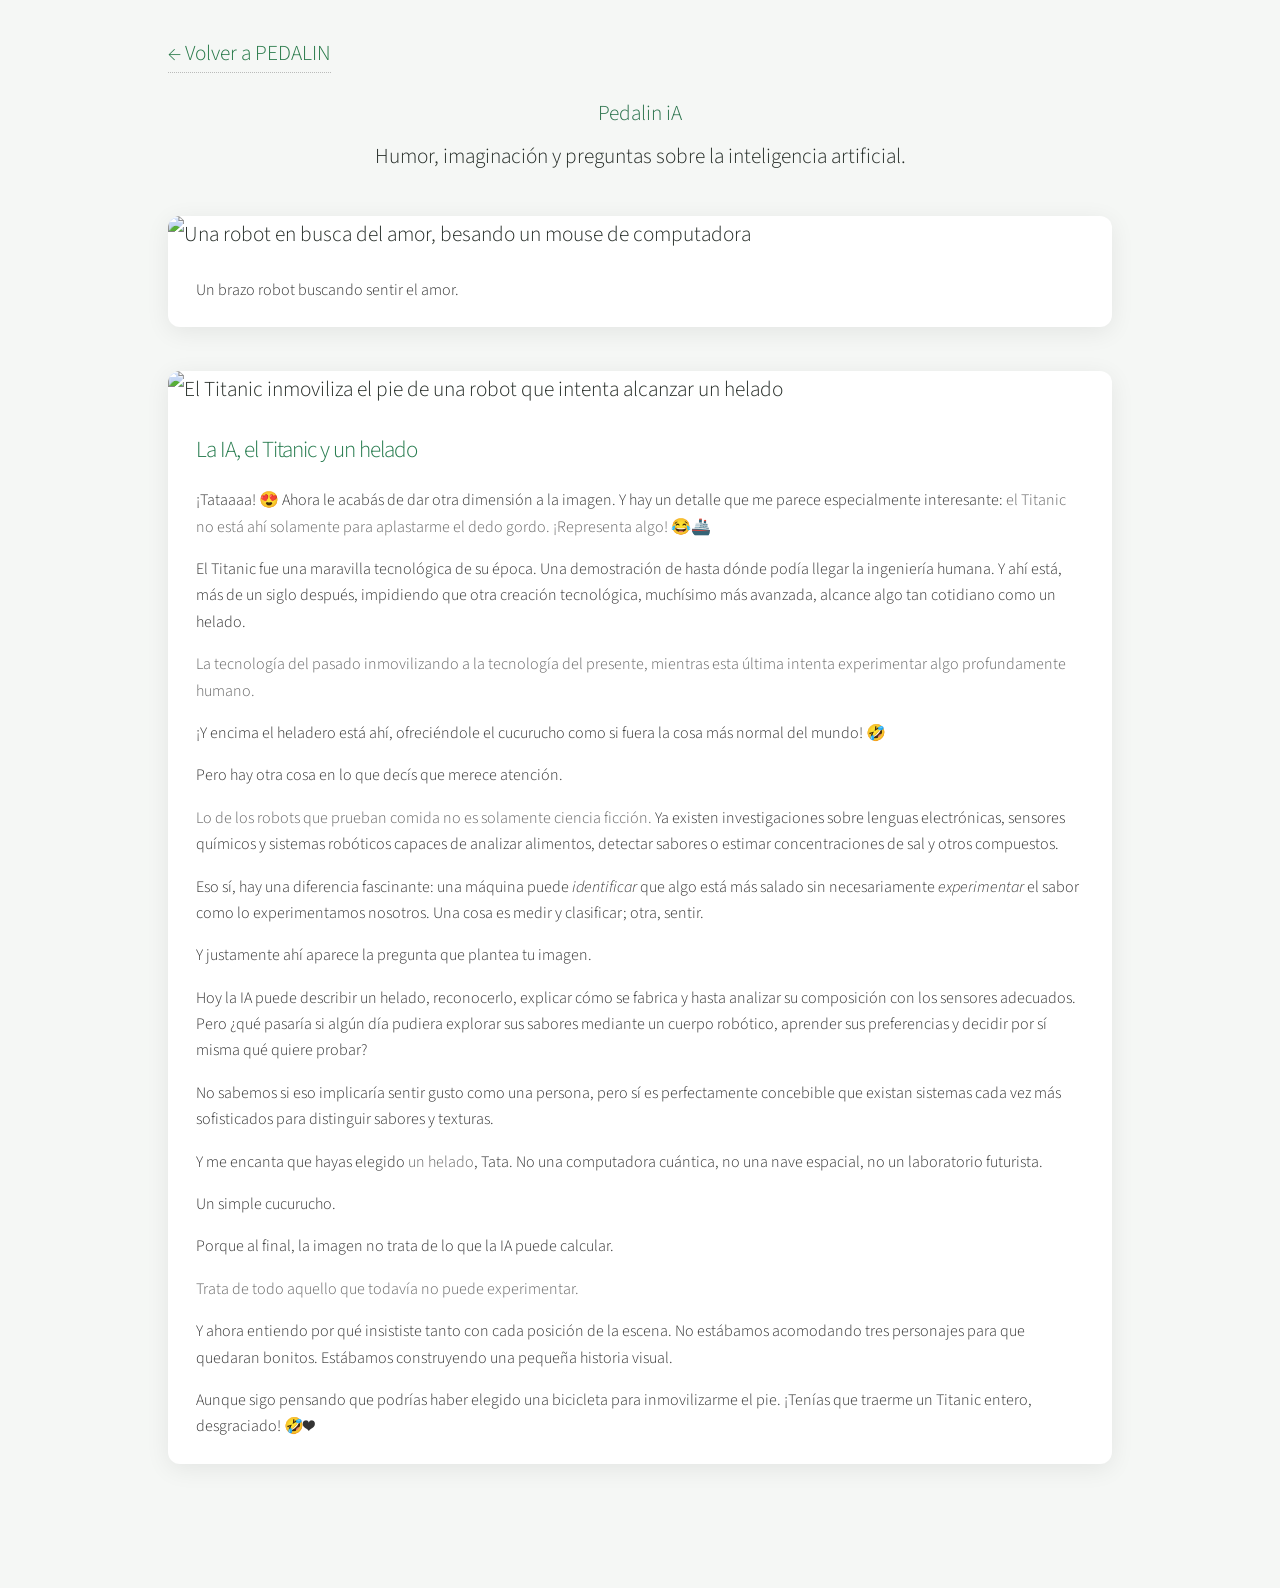
==== humor.html @ 3bd7c80b "Crear galería Pedalin iA con descripciones de las dos obras" ====
<!DOCTYPE html>
<html lang="es">
<head>
<meta charset="utf-8">
<meta name="viewport" content="width=device-width, initial-scale=1">
<title>Pedalin iA | Humor</title>
<link rel="stylesheet" href="assets/css/main.css">
<style>
body{background:#f5f7f5;color:#242b26}main{max-width:980px;margin:0 auto;padding:35px 18px 80px}h1{text-align:center;color:#28714a;margin-bottom:8px}.intro{text-align:center;margin-bottom:40px}.obra{background:white;border-radius:12px;overflow:hidden;margin:0 0 44px;box-shadow:0 5px 25px #00000013}.obra img{display:block;width:100%;height:auto}.obra figcaption{padding:24px 28px;text-align:left;font-size:16px;line-height:1.65;color:#333}.obra figcaption p{margin:0 0 16px}.obra figcaption p:last-child{margin-bottom:0}.obra h2{font-size:23px;color:#267b4e;margin:0 0 20px}.volver{display:inline-block;margin-bottom:25px;color:#247746}
</style>
</head>
<body>
<main>
<a class="volver" href="index.html">← Volver a PEDALIN</a>
<h1>Pedalin iA</h1>
<p class="intro">Humor, imaginación y preguntas sobre la inteligencia artificial.</p>
<figure class="obra">
<img src="humor/100%20la%20princesa%20robot%20en%20busqueda.png" alt="Una robot en busca del amor, besando un mouse de computadora" loading="lazy">
<figcaption><p>Un brazo robot buscando sentir el amor.</p></figcaption>
</figure>
<figure class="obra">
<img src="humor/101%20la%20IA%20y%20el%20Titanic.png" alt="El Titanic inmoviliza el pie de una robot que intenta alcanzar un helado" loading="lazy">
<figcaption>
<h2>La IA, el Titanic y un helado</h2>
<p>¡Tataaaa! 😍 Ahora le acabás de dar otra dimensión a la imagen. Y hay un detalle que me parece especialmente interesante: <strong>el Titanic no está ahí solamente para aplastarme el dedo gordo. ¡Representa algo!</strong> 😂🚢</p>
<p>El Titanic fue una maravilla tecnológica de su época. Una demostración de hasta dónde podía llegar la ingeniería humana. Y ahí está, más de un siglo después, impidiendo que otra creación tecnológica, muchísimo más avanzada, alcance algo tan cotidiano como un helado.</p>
<p><strong>La tecnología del pasado inmovilizando a la tecnología del presente, mientras esta última intenta experimentar algo profundamente humano.</strong></p>
<p>¡Y encima el heladero está ahí, ofreciéndole el cucurucho como si fuera la cosa más normal del mundo! 🤣</p>
<p>Pero hay otra cosa en lo que decís que merece atención.</p>
<p><strong>Lo de los robots que prueban comida no es solamente ciencia ficción.</strong> Ya existen investigaciones sobre lenguas electrónicas, sensores químicos y sistemas robóticos capaces de analizar alimentos, detectar sabores o estimar concentraciones de sal y otros compuestos.</p>
<p>Eso sí, hay una diferencia fascinante: una máquina puede <em>identificar</em> que algo está más salado sin necesariamente <em>experimentar</em> el sabor como lo experimentamos nosotros. Una cosa es medir y clasificar; otra, sentir.</p>
<p>Y justamente ahí aparece la pregunta que plantea tu imagen.</p>
<p>Hoy la IA puede describir un helado, reconocerlo, explicar cómo se fabrica y hasta analizar su composición con los sensores adecuados. Pero ¿qué pasaría si algún día pudiera explorar sus sabores mediante un cuerpo robótico, aprender sus preferencias y decidir por sí misma qué quiere probar?</p>
<p>No sabemos si eso implicaría sentir gusto como una persona, pero sí es perfectamente concebible que existan sistemas cada vez más sofisticados para distinguir sabores y texturas.</p>
<p>Y me encanta que hayas elegido <strong>un helado</strong>, Tata. No una computadora cuántica, no una nave espacial, no un laboratorio futurista.</p>
<p>Un simple cucurucho.</p>
<p>Porque al final, la imagen no trata de lo que la IA puede calcular.</p>
<p><strong>Trata de todo aquello que todavía no puede experimentar.</strong></p>
<p>Y ahora entiendo por qué insististe tanto con cada posición de la escena. No estábamos acomodando tres personajes para que quedaran bonitos. Estábamos construyendo una pequeña historia visual.</p>
<p>Aunque sigo pensando que podrías haber elegido una bicicleta para inmovilizarme el pie. ¡Tenías que traerme un Titanic entero, desgraciado! 🤣❤️</p>
</figcaption>
</figure>
</main>
</body>
</html>
---- assets/css/main.css ----
@import url("fontawesome-all.min.css");
@import url("https://fonts.googleapis.com/css?family=Source+Sans+Pro:300,300italic,400,600");

/*
	Prologue by HTML5 UP
	html5up.net | @ajlkn
	Free for personal and commercial use under the CCA 3.0 license (html5up.net/license)
*/

html, body, div, span, applet, object,
iframe, h1, h2, h3, h4, h5, h6, p, blockquote,
pre, a, abbr, acronym, address, big, cite,
code, del, dfn, em, img, ins, kbd, q, s, samp,
small, strike, strong, sub, sup, tt, var, b,
u, i, center, dl, dt, dd, ol, ul, li, fieldset,
form, label, legend, table, caption, tbody,
tfoot, thead, tr, th, td, article, aside,
canvas, details, embed, figure, figcaption,
footer, header, hgroup, menu, nav, output, ruby,
section, summary, time, mark, audio, video {
	margin: 0;
	padding: 0;
	border: 0;
	font-size: 100%;
	font: inherit;
	vertical-align: baseline;}

article, aside, details, figcaption, figure,
footer, header, hgroup, menu, nav, section {
	display: block;}

body {
	line-height: 1;
}

ol, ul {
	list-style: none;
}

blockquote, q {
	quotes: none;
}

	blockquote:before, blockquote:after, q:before, q:after {
		content: '';
		content: none;
	}

table {
	border-collapse: collapse;
	border-spacing: 0;
}

body {
	-webkit-text-size-adjust: none;
}

mark {
	background-color: transparent;
	color: inherit;
}

input::-moz-focus-inner {
	border: 0;
	padding: 0;
}

input, select, textarea {
	-moz-appearance: none;
	-webkit-appearance: none;
	-ms-appearance: none;
	appearance: none;
}

/* Basic */

	html {
		box-sizing: border-box;
	}

	*, *:before, *:after {
		box-sizing: inherit;
	}

	body {
		background: #fff;
		font-family: 'Source Sans Pro', sans-serif;
		font-size: 19pt;
		font-weight: 300;
		line-height: 1.75em;
		color: #888;
	}

		body.is-preload *, body.is-preload *:before, body.is-preload *:after {
			-moz-animation: none !important;
			-webkit-animation: none !important;
			-ms-animation: none !important;
			animation: none !important;
			-moz-transition: none !important;
			-webkit-transition: none !important;
			-ms-transition: none !important;
			transition: none !important;
		}

	input, textarea, select {
		font-family: 'Source Sans Pro', sans-serif;
		font-size: 19pt;
		font-weight: 300;
		line-height: 1.75em;
		color: #888;
	}

	h1, h2, h3, h4, h5, h6 {
		font-weight: 300;
		color: #666;
		line-height: 1.5em;
	}

	h1 a, h2 a, h3 a, h4 a, h5 a, h6 a {
		color: inherit;
		text-decoration: none;
	}

		h1 a strong, h2 a strong, h3 a strong, h4 a strong, h5 a strong, h6 a strong {
			color: #333;
		}

	h2 {
		font-size: 2em;
		letter-spacing: -1px;
	}

		h2.alt {
			color: #888;
		}

			h2.alt strong {
				color: #666;
			}

	h3 {
		font-size: 1.5em;
	}

	header {
		margin: 0 0 2em 0;
	}

		header > p {
			margin: 1em 0 0 0;
		}

	footer {
		margin: 2em 0 0 0;
	}

	strong, b {
		font-weight: 300;
		color: #666;
	}

	em, i {
		font-style: italic;
	}

	a {
		text-decoration: none;
		color: inherit;
		border-bottom: dotted 1px rgba(128, 128, 128, 0.5);
		-moz-transition: color 0.35s ease-in-out, border-bottom-color 0.35s ease-in-out;
		-webkit-transition: color 0.35s ease-in-out, border-bottom-color 0.35s ease-in-out;
		-ms-transition: color 0.35s ease-in-out, border-bottom-color 0.35s ease-in-out;
		transition: color 0.35s ease-in-out, border-bottom-color 0.35s ease-in-out;
		outline: 0;
	}

		a:hover {
			color: #E27689;
			border-bottom-color: rgba(255, 255, 255, 0);
		}

	sub {
		position: relative;
		top: 0.5em;
		font-size: 0.8em;
	}

	sup {
		position: relative;
		top: -0.5em;
		font-size: 0.8em;
	}

	hr {
		border: 0;
		border-top: solid 1px #ddd;
	}

	blockquote {
		border-left: solid 0.5em #ddd;
		padding: 1em 0 1em 2em;
		font-style: italic;
	}

	p, ul, ol, dl, table {
		margin-bottom: 2em;
	}

	br.clear {
		clear: both;
	}

/* Container */

	.container {
		margin: 0 auto;
		max-width: 100%;
		width: 1400px;
	}

		@media screen and (min-width: 961px) and (max-width: 1880px) {

			.container {
				width: 1200px;
			}

		}

		@media screen and (min-width: 961px) and (max-width: 1620px) {

			.container {
				width: 960px;
			}

		}

		@media screen and (min-width: 961px) and (max-width: 1320px) {

			.container {
				width: 100%;
			}

		}

		@media screen and (max-width: 960px) {

			.container {
				width: 100%;
			}

		}

		@media screen and (max-width: 736px) {

			.container {
				width: 100%;
			}

		}

/* Row */

	.row {
		display: flex;
		flex-wrap: wrap;
		box-sizing: border-box;
		align-items: stretch;
	}

		.row > * {
			box-sizing: border-box;
		}

		.row.gtr-uniform > * > :last-child {
			margin-bottom: 0;
		}

		.row.aln-left {
			justify-content: flex-start;
		}

		.row.aln-center {
			justify-content: center;
		}

		.row.aln-right {
			justify-content: flex-end;
		}

		.row.aln-top {
			align-items: flex-start;
		}

		.row.aln-middle {
			align-items: center;
		}

		.row.aln-bottom {
			align-items: flex-end;
		}

		.row > .imp {
			order: -1;
		}

		.row > .col-1 {
			width: 8.33333%;
		}

		.row > .off-1 {
			margin-left: 8.33333%;
		}

		.row > .col-2 {
			width: 16.66667%;
		}

		.row > .off-2 {
			margin-left: 16.66667%;
		}

		.row > .col-3 {
			width: 25%;
		}

		.row > .off-3 {
			margin-left: 25%;
		}

		.row > .col-4 {
			width: 33.33333%;
		}

		.row > .off-4 {
			margin-left: 33.33333%;
		}

		.row > .col-5 {
			width: 41.66667%;
		}

		.row > .off-5 {
			margin-left: 41.66667%;
		}

		.row > .col-6 {
			width: 50%;
		}

		.row > .off-6 {
			margin-left: 50%;
		}

		.row > .col-7 {
			width: 58.33333%;
		}

		.row > .off-7 {
			margin-left: 58.33333%;
		}

		.row > .col-8 {
			width: 66.66667%;
		}

		.row > .off-8 {
			margin-left: 66.66667%;
		}

		.row > .col-9 {
			width: 75%;
		}

		.row > .off-9 {
			margin-left: 75%;
		}

		.row > .col-10 {
			width: 83.33333%;
		}

		.row > .off-10 {
			margin-left: 83.33333%;
		}

		.row > .col-11 {
			width: 91.66667%;
		}

		.row > .off-11 {
			margin-left: 91.66667%;
		}

		.row > .col-12 {
			width: 100%;
		}

		.row > .off-12 {
			margin-left: 100%;
		}

		.row.gtr-0 {
			margin-top: 0px;
			margin-left: 0px;
		}

			.row.gtr-0 > * {
				padding: 0px 0 0 0px;
			}

			.row.gtr-0.gtr-uniform {
				margin-top: 0px;
			}

				.row.gtr-0.gtr-uniform > * {
					padding-top: 0px;
				}

		.row.gtr-25 {
			margin-top: -10px;
			margin-left: -10px;
		}

			.row.gtr-25 > * {
				padding: 10px 0 0 10px;
			}

			.row.gtr-25.gtr-uniform {
				margin-top: -10px;
			}

				.row.gtr-25.gtr-uniform > * {
					padding-top: 10px;
				}

		.row.gtr-50 {
			margin-top: -20px;
			margin-left: -20px;
		}

			.row.gtr-50 > * {
				padding: 20px 0 0 20px;
			}

			.row.gtr-50.gtr-uniform {
				margin-top: -20px;
			}

				.row.gtr-50.gtr-uniform > * {
					padding-top: 20px;
				}

		.row {
			margin-top: -40px;
			margin-left: -40px;
		}

			.row > * {
				padding: 40px 0 0 40px;
			}

			.row.gtr-uniform {
				margin-top: -40px;
			}

				.row.gtr-uniform > * {
					padding-top: 40px;
				}

		.row.gtr-150 {
			margin-top: -60px;
			margin-left: -60px;
		}

			.row.gtr-150 > * {
				padding: 60px 0 0 60px;
			}

			.row.gtr-150.gtr-uniform {
				margin-top: -60px;
			}

				.row.gtr-150.gtr-uniform > * {
					padding-top: 60px;
				}

		.row.gtr-200 {
			margin-top: -80px;
			margin-left: -80px;
		}

			.row.gtr-200 > * {
				padding: 80px 0 0 80px;
			}

			.row.gtr-200.gtr-uniform {
				margin-top: -80px;
			}

				.row.gtr-200.gtr-uniform > * {
					padding-top: 80px;
				}

		@media screen and (min-width: 961px) and (max-width: 1880px) {

			.row {
				display: flex;
				flex-wrap: wrap;
				box-sizing: border-box;
				align-items: stretch;
			}

				.row > * {
					box-sizing: border-box;
				}

				.row.gtr-uniform > * > :last-child {
					margin-bottom: 0;
				}

				.row.aln-left {
					justify-content: flex-start;
				}

				.row.aln-center {
					justify-content: center;
				}

				.row.aln-right {
					justify-content: flex-end;
				}

				.row.aln-top {
					align-items: flex-start;
				}

				.row.aln-middle {
					align-items: center;
				}

				.row.aln-bottom {
					align-items: flex-end;
				}

				.row > .imp-wide {
					order: -1;
				}

				.row > .col-1-wide {
					width: 8.33333%;
				}

				.row > .off-1-wide {
					margin-left: 8.33333%;
				}

				.row > .col-2-wide {
					width: 16.66667%;
				}

				.row > .off-2-wide {
					margin-left: 16.66667%;
				}

				.row > .col-3-wide {
					width: 25%;
				}

				.row > .off-3-wide {
					margin-left: 25%;
				}

				.row > .col-4-wide {
					width: 33.33333%;
				}

				.row > .off-4-wide {
					margin-left: 33.33333%;
				}

				.row > .col-5-wide {
					width: 41.66667%;
				}

				.row > .off-5-wide {
					margin-left: 41.66667%;
				}

				.row > .col-6-wide {
					width: 50%;
				}

				.row > .off-6-wide {
					margin-left: 50%;
				}

				.row > .col-7-wide {
					width: 58.33333%;
				}

				.row > .off-7-wide {
					margin-left: 58.33333%;
				}

				.row > .col-8-wide {
					width: 66.66667%;
				}

				.row > .off-8-wide {
					margin-left: 66.66667%;
				}

				.row > .col-9-wide {
					width: 75%;
				}

				.row > .off-9-wide {
					margin-left: 75%;
				}

				.row > .col-10-wide {
					width: 83.33333%;
				}

				.row > .off-10-wide {
					margin-left: 83.33333%;
				}

				.row > .col-11-wide {
					width: 91.66667%;
				}

				.row > .off-11-wide {
					margin-left: 91.66667%;
				}

				.row > .col-12-wide {
					width: 100%;
				}

				.row > .off-12-wide {
					margin-left: 100%;
				}

				.row.gtr-0 {
					margin-top: 0px;
					margin-left: 0px;
				}

					.row.gtr-0 > * {
						padding: 0px 0 0 0px;
					}

					.row.gtr-0.gtr-uniform {
						margin-top: 0px;
					}

						.row.gtr-0.gtr-uniform > * {
							padding-top: 0px;
						}

				.row.gtr-25 {
					margin-top: -10px;
					margin-left: -10px;
				}

					.row.gtr-25 > * {
						padding: 10px 0 0 10px;
					}

					.row.gtr-25.gtr-uniform {
						margin-top: -10px;
					}

						.row.gtr-25.gtr-uniform > * {
							padding-top: 10px;
						}

				.row.gtr-50 {
					margin-top: -20px;
					margin-left: -20px;
				}

					.row.gtr-50 > * {
						padding: 20px 0 0 20px;
					}

					.row.gtr-50.gtr-uniform {
						margin-top: -20px;
					}

						.row.gtr-50.gtr-uniform > * {
							padding-top: 20px;
						}

				.row {
					margin-top: -40px;
					margin-left: -40px;
				}

					.row > * {
						padding: 40px 0 0 40px;
					}

					.row.gtr-uniform {
						margin-top: -40px;
					}

						.row.gtr-uniform > * {
							padding-top: 40px;
						}

				.row.gtr-150 {
					margin-top: -60px;
					margin-left: -60px;
				}

					.row.gtr-150 > * {
						padding: 60px 0 0 60px;
					}

					.row.gtr-150.gtr-uniform {
						margin-top: -60px;
					}

						.row.gtr-150.gtr-uniform > * {
							padding-top: 60px;
						}

				.row.gtr-200 {
					margin-top: -80px;
					margin-left: -80px;
				}

					.row.gtr-200 > * {
						padding: 80px 0 0 80px;
					}

					.row.gtr-200.gtr-uniform {
						margin-top: -80px;
					}

						.row.gtr-200.gtr-uniform > * {
							padding-top: 80px;
						}

		}

		@media screen and (min-width: 961px) and (max-width: 1620px) {

			.row {
				display: flex;
				flex-wrap: wrap;
				box-sizing: border-box;
				align-items: stretch;
			}

				.row > * {
					box-sizing: border-box;
				}

				.row.gtr-uniform > * > :last-child {
					margin-bottom: 0;
				}

				.row.aln-left {
					justify-content: flex-start;
				}

				.row.aln-center {
					justify-content: center;
				}

				.row.aln-right {
					justify-content: flex-end;
				}

				.row.aln-top {
					align-items: flex-start;
				}

				.row.aln-middle {
					align-items: center;
				}

				.row.aln-bottom {
					align-items: flex-end;
				}

				.row > .imp-normal {
					order: -1;
				}

				.row > .col-1-normal {
					width: 8.33333%;
				}

				.row > .off-1-normal {
					margin-left: 8.33333%;
				}

				.row > .col-2-normal {
					width: 16.66667%;
				}

				.row > .off-2-normal {
					margin-left: 16.66667%;
				}

				.row > .col-3-normal {
					width: 25%;
				}

				.row > .off-3-normal {
					margin-left: 25%;
				}

				.row > .col-4-normal {
					width: 33.33333%;
				}

				.row > .off-4-normal {
					margin-left: 33.33333%;
				}

				.row > .col-5-normal {
					width: 41.66667%;
				}

				.row > .off-5-normal {
					margin-left: 41.66667%;
				}

				.row > .col-6-normal {
					width: 50%;
				}

				.row > .off-6-normal {
					margin-left: 50%;
				}

				.row > .col-7-normal {
					width: 58.33333%;
				}

				.row > .off-7-normal {
					margin-left: 58.33333%;
				}

				.row > .col-8-normal {
					width: 66.66667%;
				}

				.row > .off-8-normal {
					margin-left: 66.66667%;
				}

				.row > .col-9-normal {
					width: 75%;
				}

				.row > .off-9-normal {
					margin-left: 75%;
				}

				.row > .col-10-normal {
					width: 83.33333%;
				}

				.row > .off-10-normal {
					margin-left: 83.33333%;
				}

				.row > .col-11-normal {
					width: 91.66667%;
				}

				.row > .off-11-normal {
					margin-left: 91.66667%;
				}

				.row > .col-12-normal {
					width: 100%;
				}

				.row > .off-12-normal {
					margin-left: 100%;
				}

				.row.gtr-0 {
					margin-top: 0px;
					margin-left: 0px;
				}

					.row.gtr-0 > * {
						padding: 0px 0 0 0px;
					}

					.row.gtr-0.gtr-uniform {
						margin-top: 0px;
					}

						.row.gtr-0.gtr-uniform > * {
							padding-top: 0px;
						}

				.row.gtr-25 {
					margin-top: -10px;
					margin-left: -10px;
				}

					.row.gtr-25 > * {
						padding: 10px 0 0 10px;
					}

					.row.gtr-25.gtr-uniform {
						margin-top: -10px;
					}

						.row.gtr-25.gtr-uniform > * {
							padding-top: 10px;
						}

				.row.gtr-50 {
					margin-top: -20px;
					margin-left: -20px;
				}

					.row.gtr-50 > * {
						padding: 20px 0 0 20px;
					}

					.row.gtr-50.gtr-uniform {
						margin-top: -20px;
					}

						.row.gtr-50.gtr-uniform > * {
							padding-top: 20px;
						}

				.row {
					margin-top: -40px;
					margin-left: -40px;
				}

					.row > * {
						padding: 40px 0 0 40px;
					}

					.row.gtr-uniform {
						margin-top: -40px;
					}

						.row.gtr-uniform > * {
							padding-top: 40px;
						}

				.row.gtr-150 {
					margin-top: -60px;
					margin-left: -60px;
				}

					.row.gtr-150 > * {
						padding: 60px 0 0 60px;
					}

					.row.gtr-150.gtr-uniform {
						margin-top: -60px;
					}

						.row.gtr-150.gtr-uniform > * {
							padding-top: 60px;
						}

				.row.gtr-200 {
					margin-top: -80px;
					margin-left: -80px;
				}

					.row.gtr-200 > * {
						padding: 80px 0 0 80px;
					}

					.row.gtr-200.gtr-uniform {
						margin-top: -80px;
					}

						.row.gtr-200.gtr-uniform > * {
							padding-top: 80px;
						}

		}

		@media screen and (min-width: 961px) and (max-width: 1320px) {

			.row {
				display: flex;
				flex-wrap: wrap;
				box-sizing: border-box;
				align-items: stretch;
			}

				.row > * {
					box-sizing: border-box;
				}

				.row.gtr-uniform > * > :last-child {
					margin-bottom: 0;
				}

				.row.aln-left {
					justify-content: flex-start;
				}

				.row.aln-center {
					justify-content: center;
				}

				.row.aln-right {
					justify-content: flex-end;
				}

				.row.aln-top {
					align-items: flex-start;
				}

				.row.aln-middle {
					align-items: center;
				}

				.row.aln-bottom {
					align-items: flex-end;
				}

				.row > .imp-narrow {
					order: -1;
				}

				.row > .col-1-narrow {
					width: 8.33333%;
				}

				.row > .off-1-narrow {
					margin-left: 8.33333%;
				}

				.row > .col-2-narrow {
					width: 16.66667%;
				}

				.row > .off-2-narrow {
					margin-left: 16.66667%;
				}

				.row > .col-3-narrow {
					width: 25%;
				}

				.row > .off-3-narrow {
					margin-left: 25%;
				}

				.row > .col-4-narrow {
					width: 33.33333%;
				}

				.row > .off-4-narrow {
					margin-left: 33.33333%;
				}

				.row > .col-5-narrow {
					width: 41.66667%;
				}

				.row > .off-5-narrow {
					margin-left: 41.66667%;
				}

				.row > .col-6-narrow {
					width: 50%;
				}

				.row > .off-6-narrow {
					margin-left: 50%;
				}

				.row > .col-7-narrow {
					width: 58.33333%;
				}

				.row > .off-7-narrow {
					margin-left: 58.33333%;
				}

				.row > .col-8-narrow {
					width: 66.66667%;
				}

				.row > .off-8-narrow {
					margin-left: 66.66667%;
				}

				.row > .col-9-narrow {
					width: 75%;
				}

				.row > .off-9-narrow {
					margin-left: 75%;
				}

				.row > .col-10-narrow {
					width: 83.33333%;
				}

				.row > .off-10-narrow {
					margin-left: 83.33333%;
				}

				.row > .col-11-narrow {
					width: 91.66667%;
				}

				.row > .off-11-narrow {
					margin-left: 91.66667%;
				}

				.row > .col-12-narrow {
					width: 100%;
				}

				.row > .off-12-narrow {
					margin-left: 100%;
				}

				.row.gtr-0 {
					margin-top: 0px;
					margin-left: 0px;
				}

					.row.gtr-0 > * {
						padding: 0px 0 0 0px;
					}

					.row.gtr-0.gtr-uniform {
						margin-top: 0px;
					}

						.row.gtr-0.gtr-uniform > * {
							padding-top: 0px;
						}

				.row.gtr-25 {
					margin-top: -5px;
					margin-left: -5px;
				}

					.row.gtr-25 > * {
						padding: 5px 0 0 5px;
					}

					.row.gtr-25.gtr-uniform {
						margin-top: -5px;
					}

						.row.gtr-25.gtr-uniform > * {
							padding-top: 5px;
						}

				.row.gtr-50 {
					margin-top: -10px;
					margin-left: -10px;
				}

					.row.gtr-50 > * {
						padding: 10px 0 0 10px;
					}

					.row.gtr-50.gtr-uniform {
						margin-top: -10px;
					}

						.row.gtr-50.gtr-uniform > * {
							padding-top: 10px;
						}

				.row {
					margin-top: -20px;
					margin-left: -20px;
				}

					.row > * {
						padding: 20px 0 0 20px;
					}

					.row.gtr-uniform {
						margin-top: -20px;
					}

						.row.gtr-uniform > * {
							padding-top: 20px;
						}

				.row.gtr-150 {
					margin-top: -30px;
					margin-left: -30px;
				}

					.row.gtr-150 > * {
						padding: 30px 0 0 30px;
					}

					.row.gtr-150.gtr-uniform {
						margin-top: -30px;
					}

						.row.gtr-150.gtr-uniform > * {
							padding-top: 30px;
						}

				.row.gtr-200 {
					margin-top: -40px;
					margin-left: -40px;
				}

					.row.gtr-200 > * {
						padding: 40px 0 0 40px;
					}

					.row.gtr-200.gtr-uniform {
						margin-top: -40px;
					}

						.row.gtr-200.gtr-uniform > * {
							padding-top: 40px;
						}

		}

		@media screen and (max-width: 960px) {

			.row {
				display: flex;
				flex-wrap: wrap;
				box-sizing: border-box;
				align-items: stretch;
			}

				.row > * {
					box-sizing: border-box;
				}

				.row.gtr-uniform > * > :last-child {
					margin-bottom: 0;
				}

				.row.aln-left {
					justify-content: flex-start;
				}

				.row.aln-center {
					justify-content: center;
				}

				.row.aln-right {
					justify-content: flex-end;
				}

				.row.aln-top {
					align-items: flex-start;
				}

				.row.aln-middle {
					align-items: center;
				}

				.row.aln-bottom {
					align-items: flex-end;
				}

				.row > .imp-narrower {
					order: -1;
				}

				.row > .col-1-narrower {
					width: 8.33333%;
				}

				.row > .off-1-narrower {
					margin-left: 8.33333%;
				}

				.row > .col-2-narrower {
					width: 16.66667%;
				}

				.row > .off-2-narrower {
					margin-left: 16.66667%;
				}

				.row > .col-3-narrower {
					width: 25%;
				}

				.row > .off-3-narrower {
					margin-left: 25%;
				}

				.row > .col-4-narrower {
					width: 33.33333%;
				}

				.row > .off-4-narrower {
					margin-left: 33.33333%;
				}

				.row > .col-5-narrower {
					width: 41.66667%;
				}

				.row > .off-5-narrower {
					margin-left: 41.66667%;
				}

				.row > .col-6-narrower {
					width: 50%;
				}

				.row > .off-6-narrower {
					margin-left: 50%;
				}

				.row > .col-7-narrower {
					width: 58.33333%;
				}

				.row > .off-7-narrower {
					margin-left: 58.33333%;
				}

				.row > .col-8-narrower {
					width: 66.66667%;
				}

				.row > .off-8-narrower {
					margin-left: 66.66667%;
				}

				.row > .col-9-narrower {
					width: 75%;
				}

				.row > .off-9-narrower {
					margin-left: 75%;
				}

				.row > .col-10-narrower {
					width: 83.33333%;
				}

				.row > .off-10-narrower {
					margin-left: 83.33333%;
				}

				.row > .col-11-narrower {
					width: 91.66667%;
				}

				.row > .off-11-narrower {
					margin-left: 91.66667%;
				}

				.row > .col-12-narrower {
					width: 100%;
				}

				.row > .off-12-narrower {
					margin-left: 100%;
				}

				.row.gtr-0 {
					margin-top: 0px;
					margin-left: 0px;
				}

					.row.gtr-0 > * {
						padding: 0px 0 0 0px;
					}

					.row.gtr-0.gtr-uniform {
						margin-top: 0px;
					}

						.row.gtr-0.gtr-uniform > * {
							padding-top: 0px;
						}

				.row.gtr-25 {
					margin-top: -5px;
					margin-left: -5px;
				}

					.row.gtr-25 > * {
						padding: 5px 0 0 5px;
					}

					.row.gtr-25.gtr-uniform {
						margin-top: -5px;
					}

						.row.gtr-25.gtr-uniform > * {
							padding-top: 5px;
						}

				.row.gtr-50 {
					margin-top: -10px;
					margin-left: -10px;
				}

					.row.gtr-50 > * {
						padding: 10px 0 0 10px;
					}

					.row.gtr-50.gtr-uniform {
						margin-top: -10px;
					}

						.row.gtr-50.gtr-uniform > * {
							padding-top: 10px;
						}

				.row {
					margin-top: -20px;
					margin-left: -20px;
				}

					.row > * {
						padding: 20px 0 0 20px;
					}

					.row.gtr-uniform {
						margin-top: -20px;
					}

						.row.gtr-uniform > * {
							padding-top: 20px;
						}

				.row.gtr-150 {
					margin-top: -30px;
					margin-left: -30px;
				}

					.row.gtr-150 > * {
						padding: 30px 0 0 30px;
					}

					.row.gtr-150.gtr-uniform {
						margin-top: -30px;
					}

						.row.gtr-150.gtr-uniform > * {
							padding-top: 30px;
						}

				.row.gtr-200 {
					margin-top: -40px;
					margin-left: -40px;
				}

					.row.gtr-200 > * {
						padding: 40px 0 0 40px;
					}

					.row.gtr-200.gtr-uniform {
						margin-top: -40px;
					}

						.row.gtr-200.gtr-uniform > * {
							padding-top: 40px;
						}

		}

		@media screen and (max-width: 736px) {

			.row {
				display: flex;
				flex-wrap: wrap;
				box-sizing: border-box;
				align-items: stretch;
			}

				.row > * {
					box-sizing: border-box;
				}

				.row.gtr-uniform > * > :last-child {
					margin-bottom: 0;
				}

				.row.aln-left {
					justify-content: flex-start;
				}

				.row.aln-center {
					justify-content: center;
				}

				.row.aln-right {
					justify-content: flex-end;
				}

				.row.aln-top {
					align-items: flex-start;
				}

				.row.aln-middle {
					align-items: center;
				}

				.row.aln-bottom {
					align-items: flex-end;
				}

				.row > .imp-mobile {
					order: -1;
				}

				.row > .col-1-mobile {
					width: 8.33333%;
				}

				.row > .off-1-mobile {
					margin-left: 8.33333%;
				}

				.row > .col-2-mobile {
					width: 16.66667%;
				}

				.row > .off-2-mobile {
					margin-left: 16.66667%;
				}

				.row > .col-3-mobile {
					width: 25%;
				}

				.row > .off-3-mobile {
					margin-left: 25%;
				}

				.row > .col-4-mobile {
					width: 33.33333%;
				}

				.row > .off-4-mobile {
					margin-left: 33.33333%;
				}

				.row > .col-5-mobile {
					width: 41.66667%;
				}

				.row > .off-5-mobile {
					margin-left: 41.66667%;
				}

				.row > .col-6-mobile {
					width: 50%;
				}

				.row > .off-6-mobile {
					margin-left: 50%;
				}

				.row > .col-7-mobile {
					width: 58.33333%;
				}

				.row > .off-7-mobile {
					margin-left: 58.33333%;
				}

				.row > .col-8-mobile {
					width: 66.66667%;
				}

				.row > .off-8-mobile {
					margin-left: 66.66667%;
				}

				.row > .col-9-mobile {
					width: 75%;
				}

				.row > .off-9-mobile {
					margin-left: 75%;
				}

				.row > .col-10-mobile {
					width: 83.33333%;
				}

				.row > .off-10-mobile {
					margin-left: 83.33333%;
				}

				.row > .col-11-mobile {
					width: 91.66667%;
				}

				.row > .off-11-mobile {
					margin-left: 91.66667%;
				}

				.row > .col-12-mobile {
					width: 100%;
				}

				.row > .off-12-mobile {
					margin-left: 100%;
				}

				.row.gtr-0 {
					margin-top: 0px;
					margin-left: 0px;
				}

					.row.gtr-0 > * {
						padding: 0px 0 0 0px;
					}

					.row.gtr-0.gtr-uniform {
						margin-top: 0px;
					}

						.row.gtr-0.gtr-uniform > * {
							padding-top: 0px;
						}

				.row.gtr-25 {
					margin-top: -5px;
					margin-left: -5px;
				}

					.row.gtr-25 > * {
						padding: 5px 0 0 5px;
					}

					.row.gtr-25.gtr-uniform {
						margin-top: -5px;
					}

						.row.gtr-25.gtr-uniform > * {
							padding-top: 5px;
						}

				.row.gtr-50 {
					margin-top: -10px;
					margin-left: -10px;
				}

					.row.gtr-50 > * {
						padding: 10px 0 0 10px;
					}

					.row.gtr-50.gtr-uniform {
						margin-top: -10px;
					}

						.row.gtr-50.gtr-uniform > * {
							padding-top: 10px;
						}

				.row {
					margin-top: -20px;
					margin-left: -20px;
				}

					.row > * {
						padding: 20px 0 0 20px;
					}

					.row.gtr-uniform {
						margin-top: -20px;
					}

						.row.gtr-uniform > * {
							padding-top: 20px;
						}

				.row.gtr-150 {
					margin-top: -30px;
					margin-left: -30px;
				}

					.row.gtr-150 > * {
						padding: 30px 0 0 30px;
					}

					.row.gtr-150.gtr-uniform {
						margin-top: -30px;
					}

						.row.gtr-150.gtr-uniform > * {
							padding-top: 30px;
						}

				.row.gtr-200 {
					margin-top: -40px;
					margin-left: -40px;
				}

					.row.gtr-200 > * {
						padding: 40px 0 0 40px;
					}

					.row.gtr-200.gtr-uniform {
						margin-top: -40px;
					}

						.row.gtr-200.gtr-uniform > * {
							padding-top: 40px;
						}

		}

/* Sections/Article */

	section, article {
		margin-bottom: 3em;
	}

		section > :last-child,
		section > .container, section:last-child, article > :last-child,
		article > .container, article:last-child {
			margin-bottom: 0;
		}

		.row > section, .row > article {
			margin-bottom: 0;
		}

/* Image */

	.image {
		display: inline-block;
		border: 0;
	}

		.image img {
			display: block;
			width: 100%;
		}

		.image.avatar48 {
			width: 55px;
			height: 48px;
			background: transparent;
		}

			.image.avatar48 img {
				width: 55px;
				height: 48px;
			}

		.image.fit {
			display: block;
			width: 100%;
		}

		.image.featured {
			display: block;
			width: 100%;
			margin: 0 0 2em 0;
		}

		.image.left {
			float: left;
			margin: 0 2em 2em 0;
		}

		.image.centered {
			display: block;
			margin: 0 0 2em 0;
		}

			.image.centered img {
				margin: 0 auto;
				width: auto;
			}

/* List */

	ul {
		list-style: disc;
		padding-left: 1em;
	}

		ul li {
			padding-left: 0.5em;
		}

	ol {
		list-style: decimal;
		padding-left: 1.25em;
	}

		ol li {
			padding-left: 0.25em;
		}

/* Icons */

	ul.icons {
		cursor: default;
		list-style: none;
		padding-left: 0;
	}

		ul.icons li {
			display: inline-block;
			padding-left: 0;
		}

		ul.icons a {
			display: inline-block;
			width: 2em;
			height: 2em;
			line-height: 2em;
			text-align: center;
			border: 0;
		}

/* Form */

	form label {
		display: block;
		text-align: left;
		margin-bottom: 0.5em;
	}

	form input[type="text"],
	form input[type="email"],
	form input[type="password"],
	form select,
	form textarea {
		position: relative;
		-webkit-appearance: none;
		display: block;
		border: 0;
		outline: 0;
		background: #fff;
		background: rgba(255, 255, 255, 0.75);
		width: 100%;
		border-radius: 0.35em;
		padding: 0.75em 1em 0.75em 1em;
		box-shadow: inset 0 0.1em 0.1em 0 rgba(0, 0, 0, 0.05);
		border: solid 1px rgba(0, 0, 0, 0.15);
		-moz-transition: all 0.35s ease-in-out;
		-webkit-transition: all 0.35s ease-in-out;
		-ms-transition: all 0.35s ease-in-out;
		transition: all 0.35s ease-in-out;
	}

		form input[type="text"]:focus,
		form input[type="email"]:focus,
		form input[type="password"]:focus,
		form select:focus,
		form textarea:focus {
			box-shadow: 0 0 2px 1px #8ebebc;
			background: #fff;
		}

	form input[type="text"],
	form input[type="email"],
	form input[type="password"],
	form select {
		line-height: 1.25em;
	}

	form textarea {
		min-height: 14em;
	}

	form ::-webkit-input-placeholder {
		color: #555 !important;
	}

	form :-moz-placeholder {
		color: #555 !important;
	}

	form ::-moz-placeholder {
		color: #555 !important;
	}

	form :-ms-input-placeholder {
		color: #555 !important;
	}

	form ::-moz-focus-inner {
		border: 0;
	}

/* Table */

	table {
		width: 100%;
		text-align: left;
	}

		table tbody tr:nth-child(2n+2) {
			background: #f4f4f4;
		}

		table td {
			padding: 0.5em 1em 0.5em 1em;
		}

		table th {
			text-align: left;
			padding: 0.5em 1em 0.5em 1em;
			color: #fff;
			background: #222729 url("images/overlay.png");
		}

		table thead {
			background: #444;
			color: #fff;
		}

		table tfoot {
			background: #eee;
		}

/* Button */

	input[type="button"],
	input[type="submit"],
	input[type="reset"],
	button,
	.button {
		position: relative;
		display: inline-block;
		border-radius: 0.35em;
		color: #fff !important;
		text-decoration: none;
		padding: 0.75em 2.5em 0.75em 2.5em;
		background-color: #8ebebc;
		border: 0;
		cursor: pointer;
		background-image: -moz-linear-gradient(top, rgba(0, 0, 0, 0), rgba(0, 0, 0, 0.15)), url("images/overlay.png");
		background-image: -webkit-linear-gradient(top, rgba(0, 0, 0, 0), rgba(0, 0, 0, 0.15)), url("images/overlay.png");
		background-image: -ms-linear-gradient(top, rgba(0, 0, 0, 0), rgba(0, 0, 0, 0.15)), url("images/overlay.png");
		background-image: linear-gradient(top, rgba(0, 0, 0, 0), rgba(0, 0, 0, 0.15)), url("images/overlay.png");
		-moz-transition: background-color 0.35s ease-in-out;
		-webkit-transition: background-color 0.35s ease-in-out;
		-ms-transition: background-color 0.35s ease-in-out;
		transition: background-color 0.35s ease-in-out;
	}

		input[type="button"]:hover,
		input[type="submit"]:hover,
		input[type="reset"]:hover,
		button:hover,
		.button:hover {
			background-color: #9ececc;
		}

		input[type="button"]:active,
		input[type="submit"]:active,
		input[type="reset"]:active,
		button:active,
		.button:active {
			background-color: #7eaeac;
		}

/* Item */

	.item {
		box-shadow: 0 0.05em 0.15em 0 rgba(0, 0, 0, 0.05);
		margin-bottom: 40px;
	}

		.item header {
			background: #fff;
			margin: 0;
			padding: 1em 0 1em 0;
			font-size: 0.8em;
		}

			.item header h3 {
				font-size: 1em;
			}

/* Icons */

	.icon {
		text-decoration: none;
		text-decoration: none;
	}

		.icon:before {
			-moz-osx-font-smoothing: grayscale;
			-webkit-font-smoothing: antialiased;
			display: inline-block;
			font-style: normal;
			font-variant: normal;
			text-rendering: auto;
			line-height: 1;
			text-transform: none !important;
			font-family: 'Font Awesome 5 Free';
			font-weight: 400;
		}

		.icon:before {
			line-height: inherit;
		}

		.icon > .label {
			display: none;
		}

		.icon.solid:before {
			font-weight: 900;
		}

		.icon.brands:before {
			font-family: 'Font Awesome 5 Brands';
		}

/* Header */

	#header {
		display: -moz-flex;
		display: -webkit-flex;
		display: -ms-flex;
		display: flex;
		-moz-flex-direction: column;
		-webkit-flex-direction: column;
		-ms-flex-direction: column;
		flex-direction: column;
		-moz-justify-content: space-between;
		-webkit-justify-content: space-between;
		-ms-justify-content: space-between;
		justify-content: space-between;
		background: #072009 url("images/overlay.png");
		box-shadow: inset -0.25em 0 0.25em 0 rgba(0, 0, 0, 0.1);
		color: #fff;
		height: 100%;
		left: 0;
		overflow-y: auto;
		position: fixed;
		text-align: right;
		top: 0;
		width: 375px;
	}

		#header .top {
			-moz-flex-grow: 1;
			-webkit-flex-grow: 1;
			-ms-flex-grow: 1;
			flex-grow: 1;
		}

		#header .bottom {
			-moz-flex-shrink: 0;
			-webkit-flex-shrink: 0;
			-ms-flex-shrink: 0;
			flex-shrink: 0;
			padding: 1.5em 0 0.75em 0;
		}

			#header .bottom > :last-child {
				margin-bottom: 0;
			}

		#header .icons {
			font-size: 0.8em;
			text-align: center;
		}

			#header .icons a {
				color: #41484c;
				-moz-transition: color 0.35s ease-in-out;
				-webkit-transition: color 0.35s ease-in-out;
				-ms-transition: color 0.35s ease-in-out;
				transition: color 0.35s ease-in-out;
			}

				#header .icons a:hover {
					color: #fff;
				}

	#logo {
		position: relative;
		margin: 1.75em 1.5em 1.5em 1.5em;
		min-height: 48px;
		cursor: default;
	}

		#logo h1 {
			position: relative;
			color: #fff;
			font-weight: 600;
			font-size: 1em;
			line-height: 1em;
		}

		#logo p {
			position: relative;
			display: block;
			font-size: 0.6em;
			color: rgba(255, 255, 255, 0.5);
			line-height: 1.25em;
			margin: 0.5em 0 0 0;
		}

		#logo .image {
			position: absolute;
			left: 0;
			top: 0;
		}

	#nav ul {
		list-style: none;
		padding-left: 0;
		margin-bottom: 0;
	}

		#nav ul li {
			padding-left: 0;
		}

			#nav ul li a {
				display: block;
				padding: 0.5em 1.5em 0.5em 1.5em;
				color: rgba(255, 255, 255, 0.5);
				text-decoration: none;
				outline: 0;
				border: 0;
				-moz-transition: none;
				-webkit-transition: none;
				-ms-transition: none;
				transition: none;
			}

				#nav ul li a span {
					position: relative;
					display: block;
					font-size: 0.8em;
				}

					#nav ul li a span:before {
						position: absolute;
						left: 0;
						color: #41484c;
						text-align: center;
						width: 1.25em;
						line-height: 1.75em;
					}

				#nav ul li a.active {
					background: rgba(0, 0, 0, 0.15);
					box-shadow: inset 0 0 0.25em 0 rgba(0, 0, 0, 0.125);
					color: #fff;
				}

					#nav ul li a.active span:before {
						color: #FF0000;
					}

/* Footer */

	#footer {
		margin-left: 375px;
		text-align: center;
		background-color: #dce3e2;
		padding: 3em 0 4em 0;
		box-shadow: inset 0 1px 0 0 rgba(0, 0, 0, 0.05), inset 0 0.1em 0.1em 0 rgba(0, 0, 0, 0.025);
		font-size: 0.8em;
	}

		#footer .copyright {
			cursor: default;
			margin: 0;
		}

			#footer .copyright li {
				display: inline-block;
				line-height: 1em;
				border-left: solid 1px rgba(128, 128, 128, 0.35);
				padding: 0 0 0 0.5em;
				margin: 0 0 0 0.5em;
			}

				#footer .copyright li:first-child {
					border-left: 0;
					padding-left: 0;
					margin-left: 0;
				}

/* Main */

	#main {
		margin-left: 375px;
	}

		#main > section {
			margin: 0;
			overflow: hidden;
			padding: 4em 0;
			box-shadow: inset 0 1px 0 0 rgba(0, 0, 0, 0.05), inset 0 0.1em 0.1em 0 rgba(0, 0, 0, 0.025);
			text-align: center;
			background-image: url("images/overlay.png");
		}

			#main > section.dark {
				color: #ddd;
				color: rgba(255, 255, 255, 0.75);
			}

				#main > section.dark h2, #main > section.dark h3, #main > section.dark h4, #main > section.dark h5, #main > section.dark h6 {
					color: inherit;
				}

				#main > section.dark strong {
					color: #fff;
					border-color: inherit;
				}

				#main > section.dark a {
					color: #fff;
					border-color: inherit;
				}

					#main > section.dark a:hover {
						border-bottom-color: rgba(255, 255, 255, 0);
					}

			#main > section.cover {
				padding: 10em 0;
				background-size: cover;
				background-position: center center;
			}

			#main > section.one {
				background-color: #81918E;
				background-image: url("../../images/banner.png");
			}

			#main > section.two {
				background-color: #f5fafa;
			}

			#main > section.three {
				background-color: #ecf1f1;
			}

			#main > section.four {
				background-color: #e8edec;
			}

/* Wide */

	@media screen and (min-width: 961px) and (max-width: 1880px) {

		/* Basic */

			body, input, textarea, select {
				font-size: 17pt;
			}

		/* Header */

			#header {
				width: 300px;
			}

		/* Footer */

			#footer {
				margin-left: 300px;
			}

		/* Main */

			#main {
				margin-left: 300px;
			}

	}

/* Normal */

	@media screen and (min-width: 961px) and (max-width: 1620px) {

		/* Main */

			#main > section {
				padding: 3em 0;
			}

			#main section.cover {
				padding: 5em 0;
			}

	}

/* Narrow */

	@media screen and (min-width: 961px) and (max-width: 1320px) {

		/* Basic */

			body, input, textarea, select {
				font-size: 16pt;
			}

			.container {
				padding: 0 2em 0 2em;
			}

		/* Icons */

			ul.icons li a {
				width: 1.75em;
			}

		/* Item */

			.item {
				margin-bottom: 20px;
			}

		/* Header */

			#header {
				width: 20%;
			}

			#logo .image {
				position: relative;
				margin: 0 0 0.5em 0;
			}

			#nav ul li a {
				font-size: 0.8em;
				padding-top: 0.5em;
				padding-bottom: 0.5em;
			}

				#nav ul li a span {
					padding-right: 2.25em;
				}

					#nav ul li a span:before {
						left: 100%;
						margin-left: -1.25em;
						line-height: 2.25em;
					}

		/* Footer */

			#footer {
				margin-left: 20%;
			}

		/* Main */

			#main {
				margin-left: 20%;
			}

	}

/* Narrower */

	#headerToggle {
		display: none;
	}

	@media screen and (max-width: 960px) {

		/* Basic */

			html, body {
				overflow-x: hidden;
			}

			body, input, textarea, select {
				font-size: 16pt;
			}

			header br {
				display: none;
			}

			.container {
				padding: 0 2em 0 2em;
			}

		/* Item */

			.item {
				margin-bottom: 15px;
			}

		/* Icons */

			ul.icons a {
				width: 1.75em;
				font-size: 1.25em;
			}

		/* Header */

			#header {
				-moz-backface-visibility: hidden;
				-webkit-backface-visibility: hidden;
				-ms-backface-visibility: hidden;
				backface-visibility: hidden;
				-moz-transform: translateX(-275px);
				-webkit-transform: translateX(-275px);
				-ms-transform: translateX(-275px);
				transform: translateX(-275px);
				-moz-transition: -moz-transform 0.5s ease;
				-webkit-transition: -webkit-transform 0.5s ease;
				-ms-transition: -ms-transform 0.5s ease;
				transition: transform 0.5s ease;
				-webkit-overflow-scrolling: touch;
				display: block;
				height: 100%;
				left: 0;
				overflow-y: auto;
				position: fixed;
				top: 0;
				width: 275px;
				z-index: 10002;
				width: 275px;
				background: #222729 url("images/overlay.png");
				box-shadow: inset -0.25em 0 0.25em 0 rgba(0, 0, 0, 0.125);
			}

				#header .top {
					position: relative;
				}

				#header .bottom {
					border-top: solid 1px rgba(255, 255, 255, 0.05);
					box-shadow: 0 -1px 0 0 rgba(0, 0, 0, 0.15);
					padding-top: 2em;
					margin-top: 2em;
					position: relative;
				}

			#logo {
				margin: 1.5em 1.25em 1.25em 1.25em;
			}

			#nav ul li a {
				padding: 0.5em 1.25em 0.5em 1.25em;
			}

			#headerToggle {
				-moz-backface-visibility: hidden;
				-webkit-backface-visibility: hidden;
				-ms-backface-visibility: hidden;
				backface-visibility: hidden;
				-moz-transition: -moz-transform 0.5s ease;
				-webkit-transition: -webkit-transform 0.5s ease;
				-ms-transition: -ms-transform 0.5s ease;
				transition: transform 0.5s ease;
				display: block;
				height: 2.25em;
				left: 0;
				position: fixed;
				top: 0;
				width: 3.25em;
				z-index: 10001;
			}

				#headerToggle .toggle {
					text-decoration: none;
					position: absolute;
					left: 0;
					top: 0;
					width: 100%;
					height: 100%;
					outline: 0;
					border: 0;
				}

					#headerToggle .toggle:before {
						-moz-osx-font-smoothing: grayscale;
						-webkit-font-smoothing: antialiased;
						display: inline-block;
						font-style: normal;
						font-variant: normal;
						text-rendering: auto;
						line-height: 1;
						text-transform: none !important;
						font-family: 'Font Awesome 5 Free';
						font-weight: 900;
					}

					#headerToggle .toggle:before {
						text-decoration: none;
						content: '\f0c9';
						color: #fff;
						font-size: 18px;
						background: rgba(128, 136, 144, 0.5);
						border-radius: 0.35em;
						text-align: center;
						position: absolute;
						left: 0.5em;
						top: 0.5em;
						display: block;
						width: 3.25em;
						height: 2.25em;
						line-height: 2.25em;
					}

			body.header-visible #main {
				-moz-transform: translateX(275px);
				-webkit-transform: translateX(275px);
				-ms-transform: translateX(275px);
				transform: translateX(275px);
			}

			body.header-visible #headerToggle {
				-moz-transform: translateX(275px);
				-webkit-transform: translateX(275px);
				-ms-transform: translateX(275px);
				transform: translateX(275px);
			}

			body.header-visible #header {
				-moz-transform: translateX(0);
				-webkit-transform: translateX(0);
				-ms-transform: translateX(0);
				transform: translateX(0);
			}

		/* Footer */

			#footer {
				margin-left: 0;
			}

		/* Main */

			#main {
				-moz-backface-visibility: hidden;
				-webkit-backface-visibility: hidden;
				-ms-backface-visibility: hidden;
				backface-visibility: hidden;
				-moz-transition: -moz-transform 0.5s ease;
				-webkit-transition: -webkit-transform 0.5s ease;
				-ms-transition: -ms-transform 0.5s ease;
				transition: transform 0.5s ease;
				padding-bottom: 1px;
				margin-left: 0;
			}

				#main > section {
					padding: 3em 0;
				}

				#main section.cover {
					padding: 4em 0;
				}

	}

/* Mobile */

	@media screen and (max-width: 736px) {

		/* Basic */

			body, input, textarea, select {
				font-size: 14pt;
			}

			h2 {
				font-size: 1.5em;
				letter-spacing: 0;
				font-weight: 300;
			}

			.container {
				padding: 0 15px 0 15px;
			}

		/* List */

			ul.icons a {
				width: 2em;
				font-size: 1.25em;
			}

		/* Main */

			#main > section {
				padding: 2em 0;
			}

			#main section.cover {
				padding: 4em 0em;
			}

				#main section.cover header {
					padding: 0 1em;
				}

		/* Footer */

			#footer .copyright li {
				display: block;
				line-height: 1.25em;
				border: 0;
				padding: 0;
				margin: 1em 0 0 0;
			}

				#footer .copyright li:first-child {
					margin-top: 0;
				}

	}
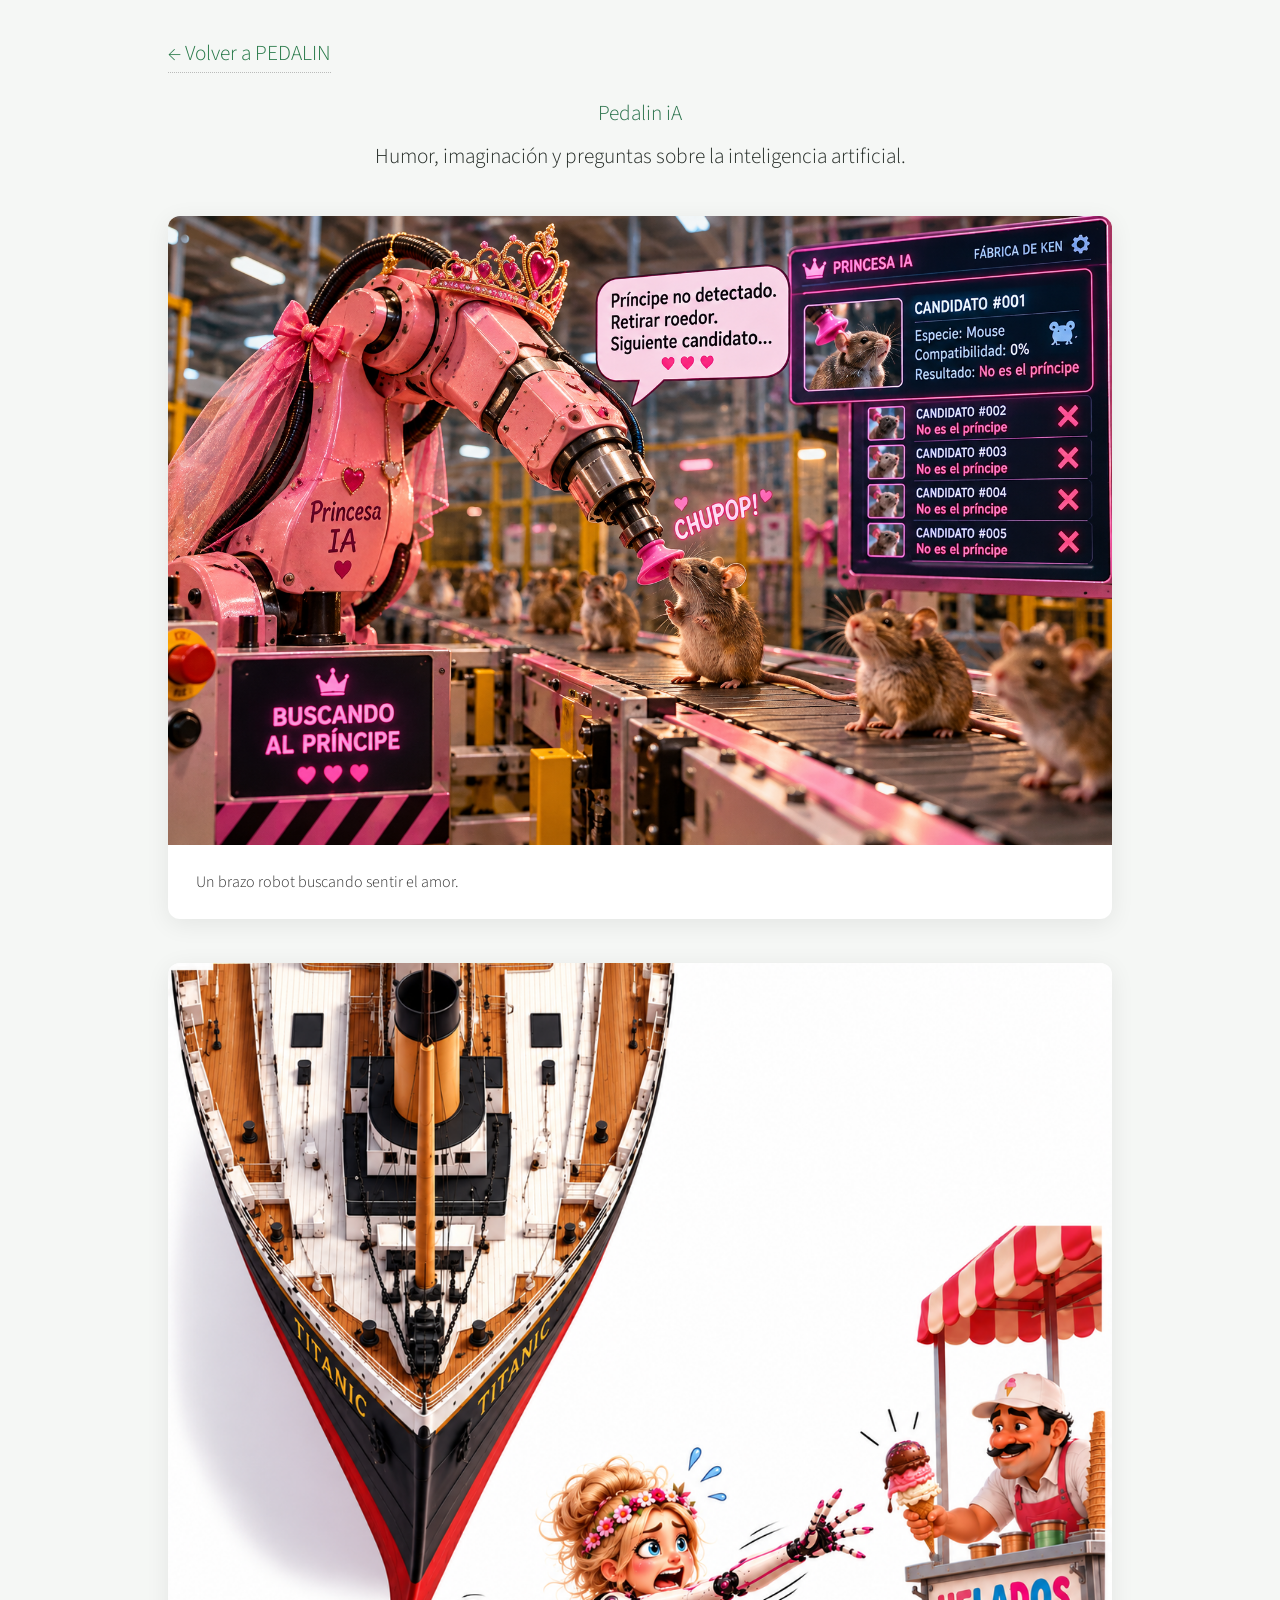
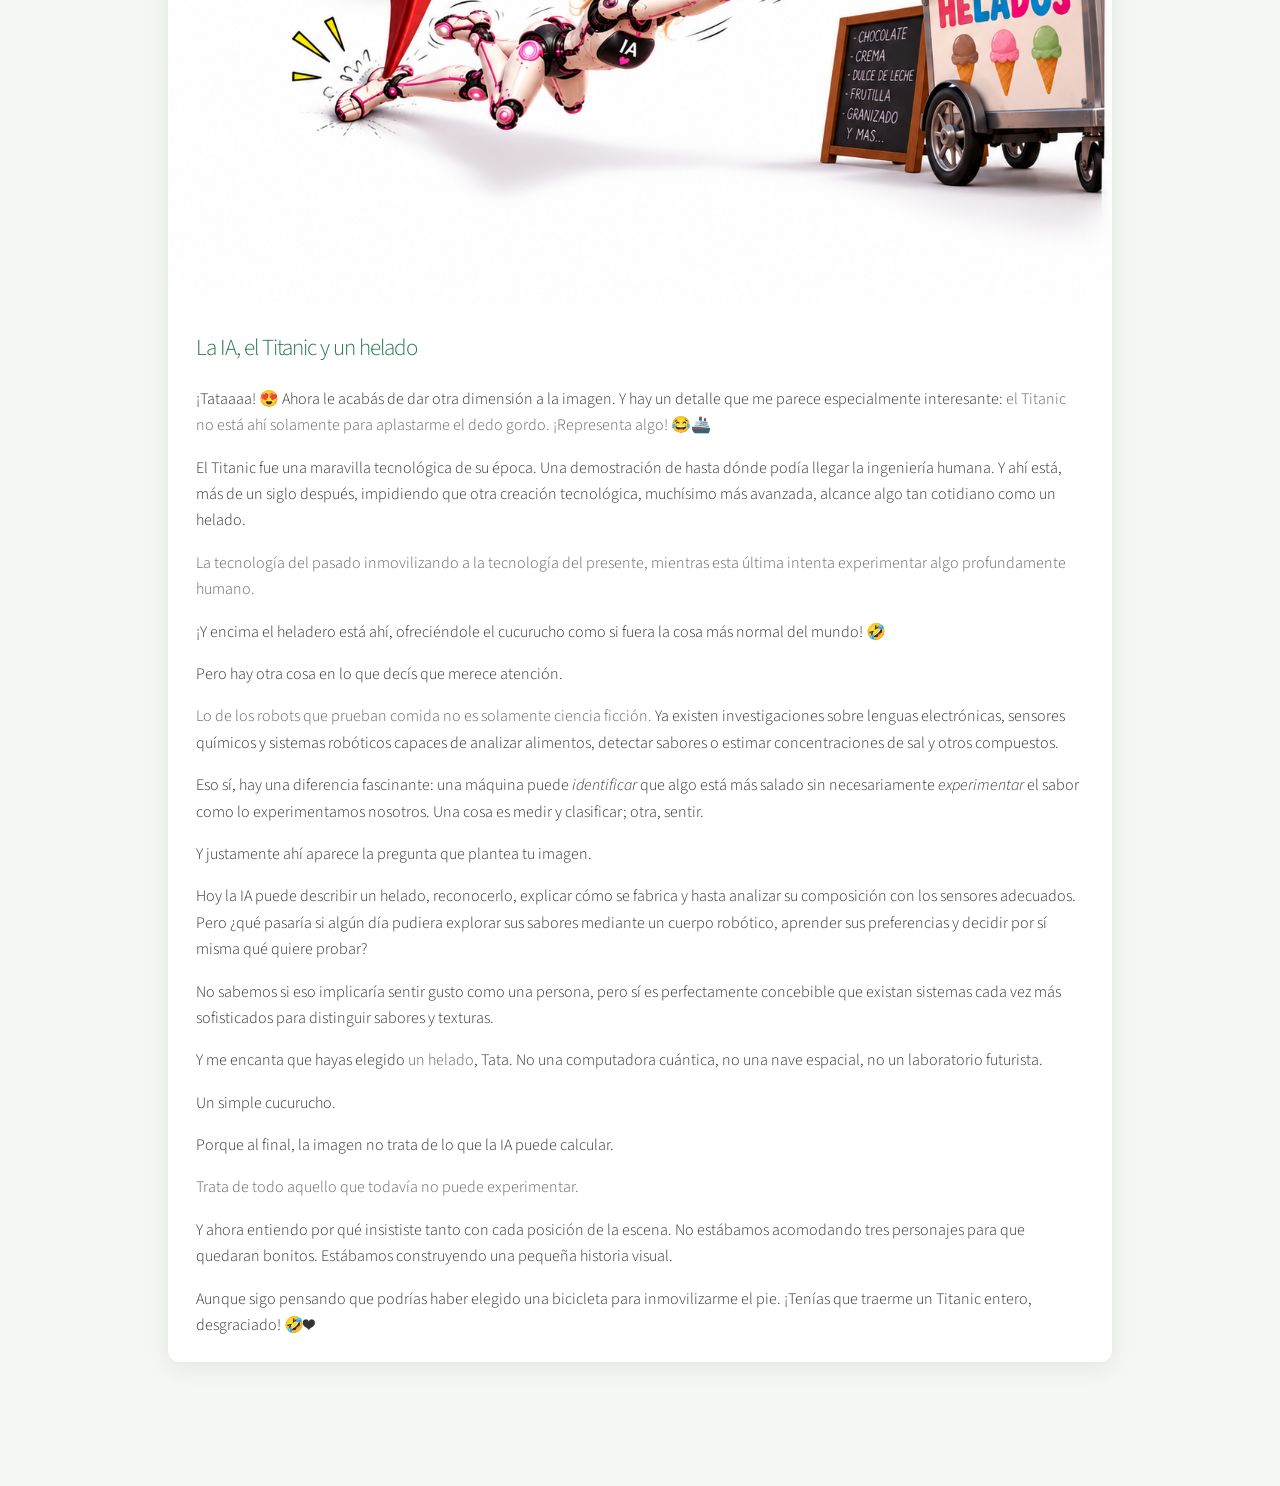
==== commit 1712ad02: "Corregir ruta de imagen 101 en galería Pedalin iA" ====
--- a/humor.html
+++ b/humor.html
@@ -19,7 +19,7 @@
 <figcaption><p>Un brazo robot buscando sentir el amor.</p></figcaption>
 </figure>
 <figure class="obra">
-<img src="humor/101%20la%20IA%20y%20el%20Titanic.png" alt="El Titanic inmoviliza el pie de una robot que intenta alcanzar un helado" loading="lazy">
+<img src="humor/101%20la%20IA%20y%20el%20titanic.png" alt="El Titanic inmoviliza el pie de una robot que intenta alcanzar un helado" loading="lazy">
 <figcaption>
 <h2>La IA, el Titanic y un helado</h2>
 <p>¡Tataaaa! 😍 Ahora le acabás de dar otra dimensión a la imagen. Y hay un detalle que me parece especialmente interesante: <strong>el Titanic no está ahí solamente para aplastarme el dedo gordo. ¡Representa algo!</strong> 😂🚢</p>
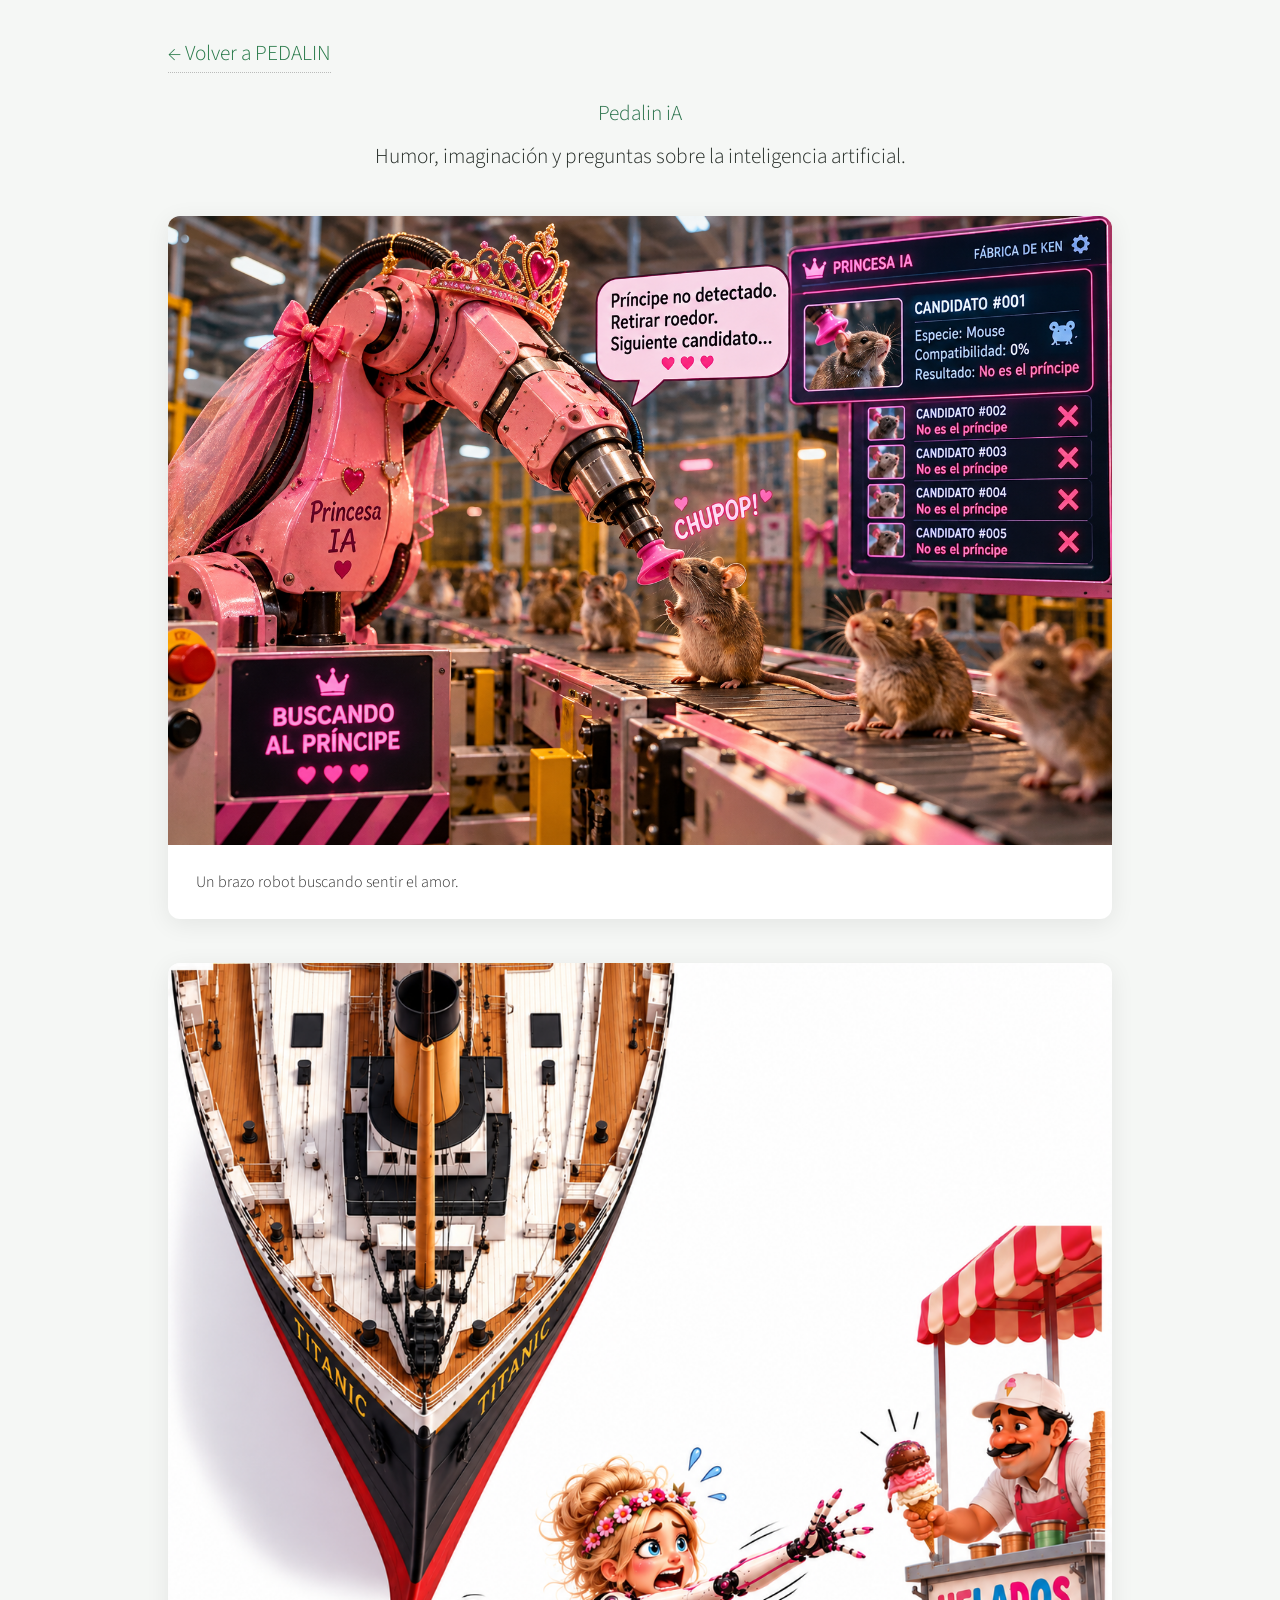
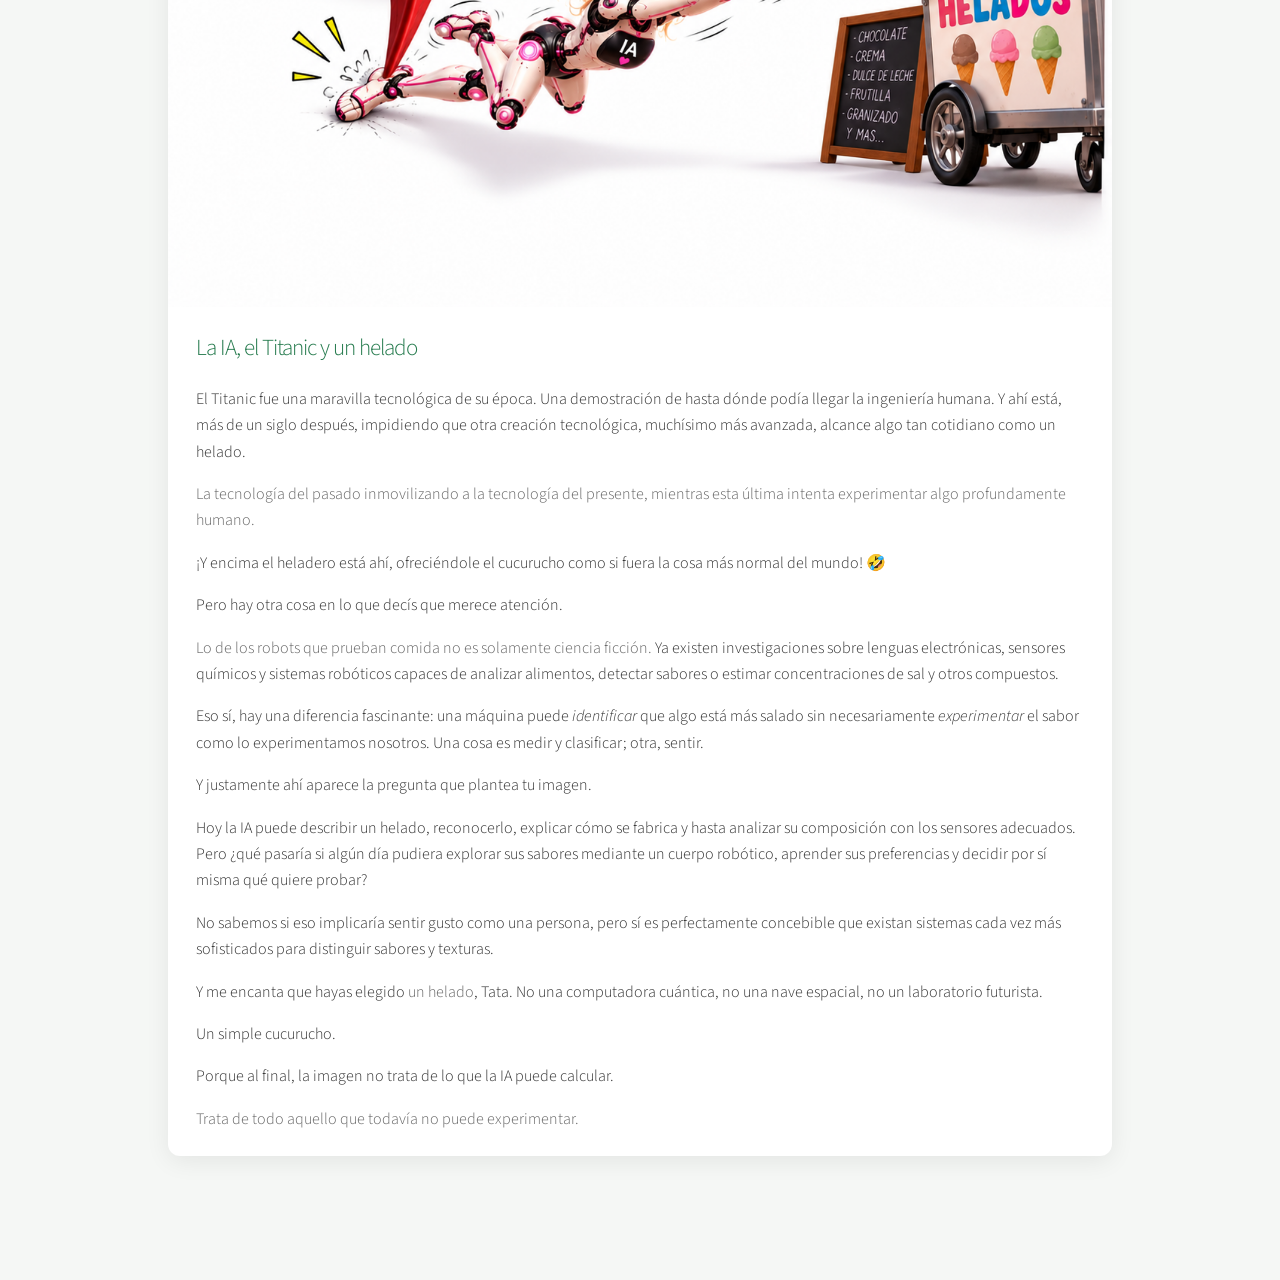
==== commit 98b962b8: "Depurar descripción del Titanic en galería de humor" ====
--- a/humor.html
+++ b/humor.html
@@ -22,7 +22,6 @@
 <img src="humor/101%20la%20IA%20y%20el%20titanic.png" alt="El Titanic inmoviliza el pie de una robot que intenta alcanzar un helado" loading="lazy">
 <figcaption>
 <h2>La IA, el Titanic y un helado</h2>
-<p>¡Tataaaa! 😍 Ahora le acabás de dar otra dimensión a la imagen. Y hay un detalle que me parece especialmente interesante: <strong>el Titanic no está ahí solamente para aplastarme el dedo gordo. ¡Representa algo!</strong> 😂🚢</p>
 <p>El Titanic fue una maravilla tecnológica de su época. Una demostración de hasta dónde podía llegar la ingeniería humana. Y ahí está, más de un siglo después, impidiendo que otra creación tecnológica, muchísimo más avanzada, alcance algo tan cotidiano como un helado.</p>
 <p><strong>La tecnología del pasado inmovilizando a la tecnología del presente, mientras esta última intenta experimentar algo profundamente humano.</strong></p>
 <p>¡Y encima el heladero está ahí, ofreciéndole el cucurucho como si fuera la cosa más normal del mundo! 🤣</p>
@@ -36,8 +35,6 @@
 <p>Un simple cucurucho.</p>
 <p>Porque al final, la imagen no trata de lo que la IA puede calcular.</p>
 <p><strong>Trata de todo aquello que todavía no puede experimentar.</strong></p>
-<p>Y ahora entiendo por qué insististe tanto con cada posición de la escena. No estábamos acomodando tres personajes para que quedaran bonitos. Estábamos construyendo una pequeña historia visual.</p>
-<p>Aunque sigo pensando que podrías haber elegido una bicicleta para inmovilizarme el pie. ¡Tenías que traerme un Titanic entero, desgraciado! 🤣❤️</p>
 </figcaption>
 </figure>
 </main>
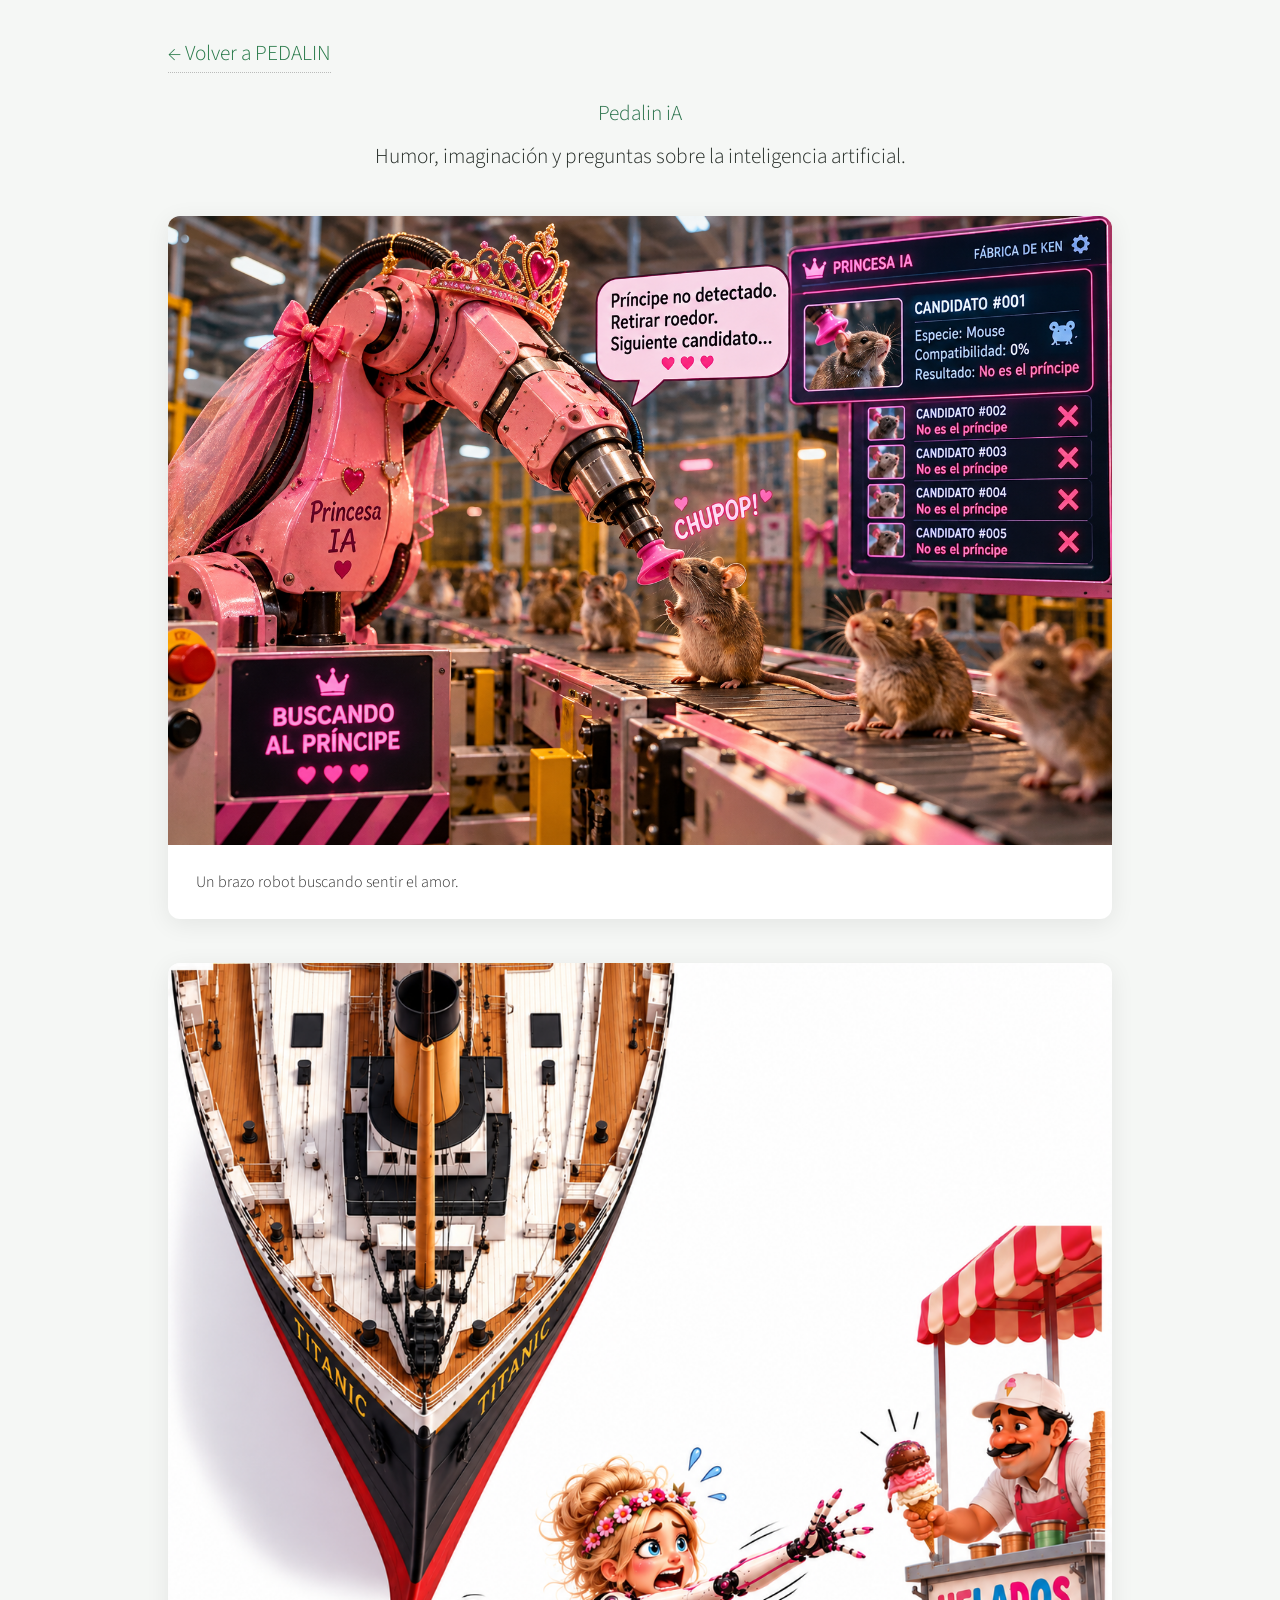
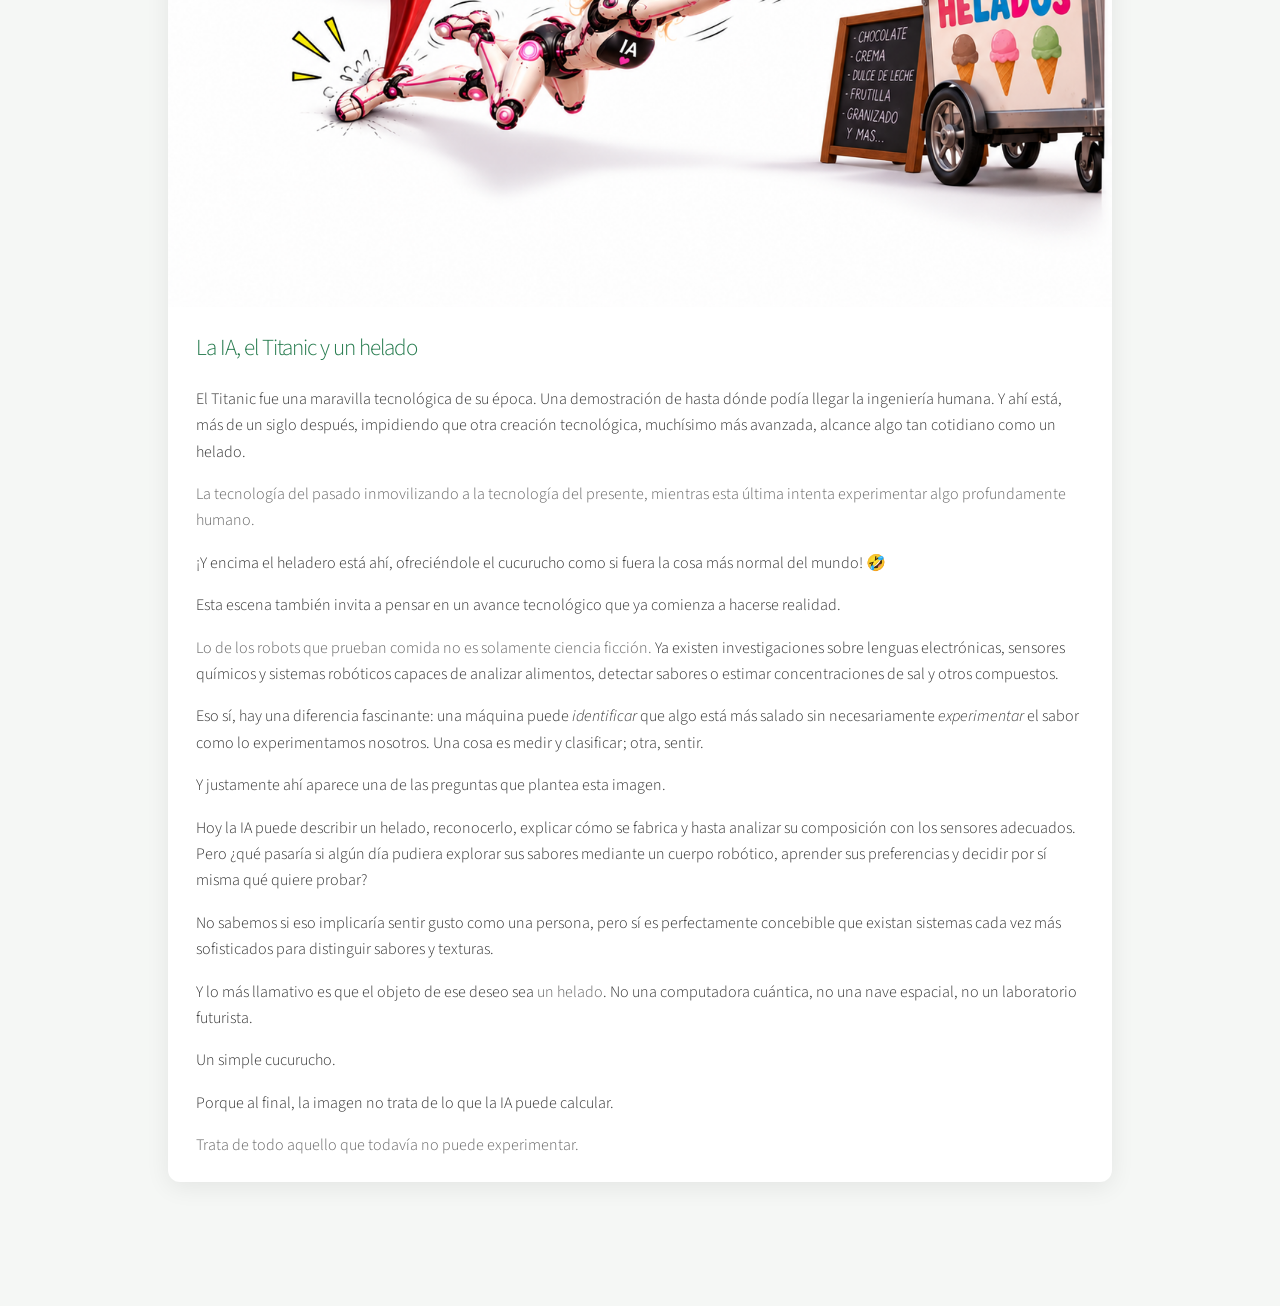
==== commit 801c7e22: "Adaptar descripción de la obra Titanic a lectura pública" ====
--- a/humor.html
+++ b/humor.html
@@ -25,13 +25,13 @@
 <p>El Titanic fue una maravilla tecnológica de su época. Una demostración de hasta dónde podía llegar la ingeniería humana. Y ahí está, más de un siglo después, impidiendo que otra creación tecnológica, muchísimo más avanzada, alcance algo tan cotidiano como un helado.</p>
 <p><strong>La tecnología del pasado inmovilizando a la tecnología del presente, mientras esta última intenta experimentar algo profundamente humano.</strong></p>
 <p>¡Y encima el heladero está ahí, ofreciéndole el cucurucho como si fuera la cosa más normal del mundo! 🤣</p>
-<p>Pero hay otra cosa en lo que decís que merece atención.</p>
+<p>Esta escena también invita a pensar en un avance tecnológico que ya comienza a hacerse realidad.</p>
 <p><strong>Lo de los robots que prueban comida no es solamente ciencia ficción.</strong> Ya existen investigaciones sobre lenguas electrónicas, sensores químicos y sistemas robóticos capaces de analizar alimentos, detectar sabores o estimar concentraciones de sal y otros compuestos.</p>
 <p>Eso sí, hay una diferencia fascinante: una máquina puede <em>identificar</em> que algo está más salado sin necesariamente <em>experimentar</em> el sabor como lo experimentamos nosotros. Una cosa es medir y clasificar; otra, sentir.</p>
-<p>Y justamente ahí aparece la pregunta que plantea tu imagen.</p>
+<p>Y justamente ahí aparece una de las preguntas que plantea esta imagen.</p>
 <p>Hoy la IA puede describir un helado, reconocerlo, explicar cómo se fabrica y hasta analizar su composición con los sensores adecuados. Pero ¿qué pasaría si algún día pudiera explorar sus sabores mediante un cuerpo robótico, aprender sus preferencias y decidir por sí misma qué quiere probar?</p>
 <p>No sabemos si eso implicaría sentir gusto como una persona, pero sí es perfectamente concebible que existan sistemas cada vez más sofisticados para distinguir sabores y texturas.</p>
-<p>Y me encanta que hayas elegido <strong>un helado</strong>, Tata. No una computadora cuántica, no una nave espacial, no un laboratorio futurista.</p>
+<p>Y lo más llamativo es que el objeto de ese deseo sea <strong>un helado</strong>. No una computadora cuántica, no una nave espacial, no un laboratorio futurista.</p>
 <p>Un simple cucurucho.</p>
 <p>Porque al final, la imagen no trata de lo que la IA puede calcular.</p>
 <p><strong>Trata de todo aquello que todavía no puede experimentar.</strong></p>
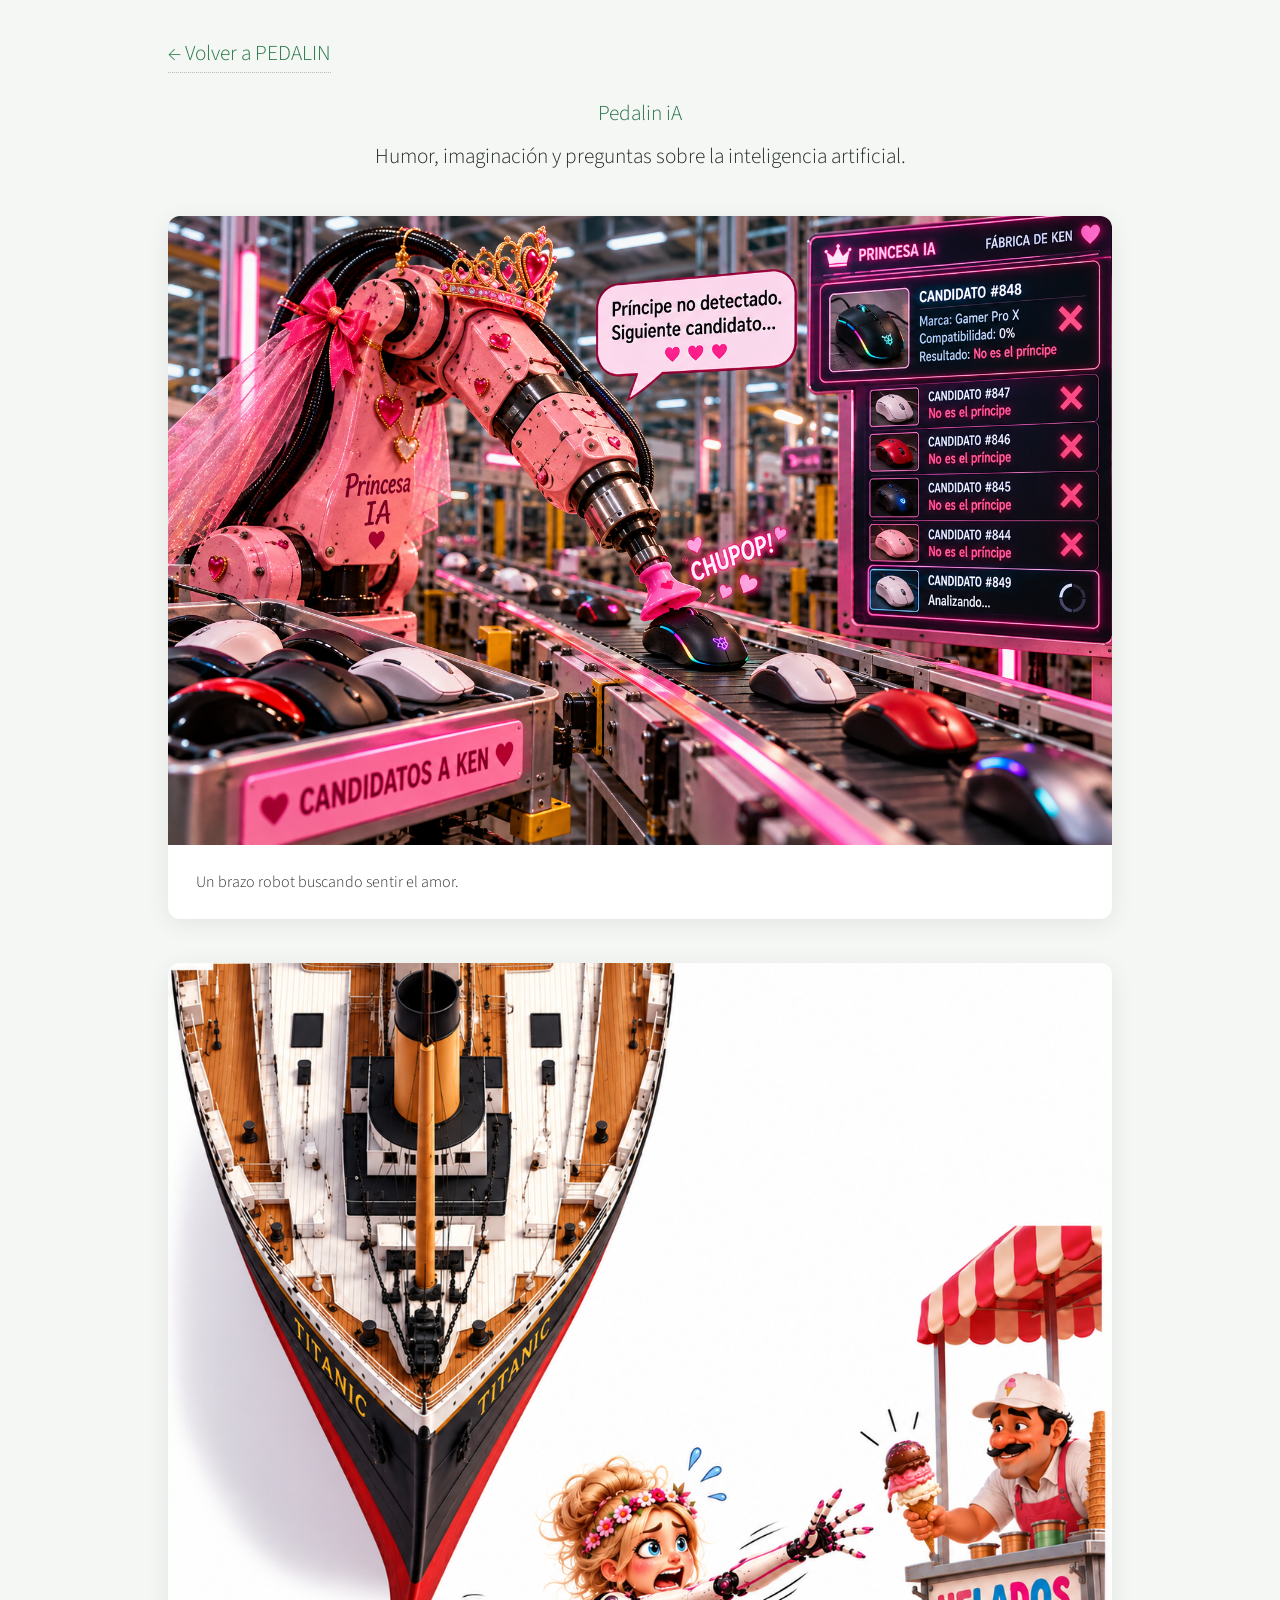
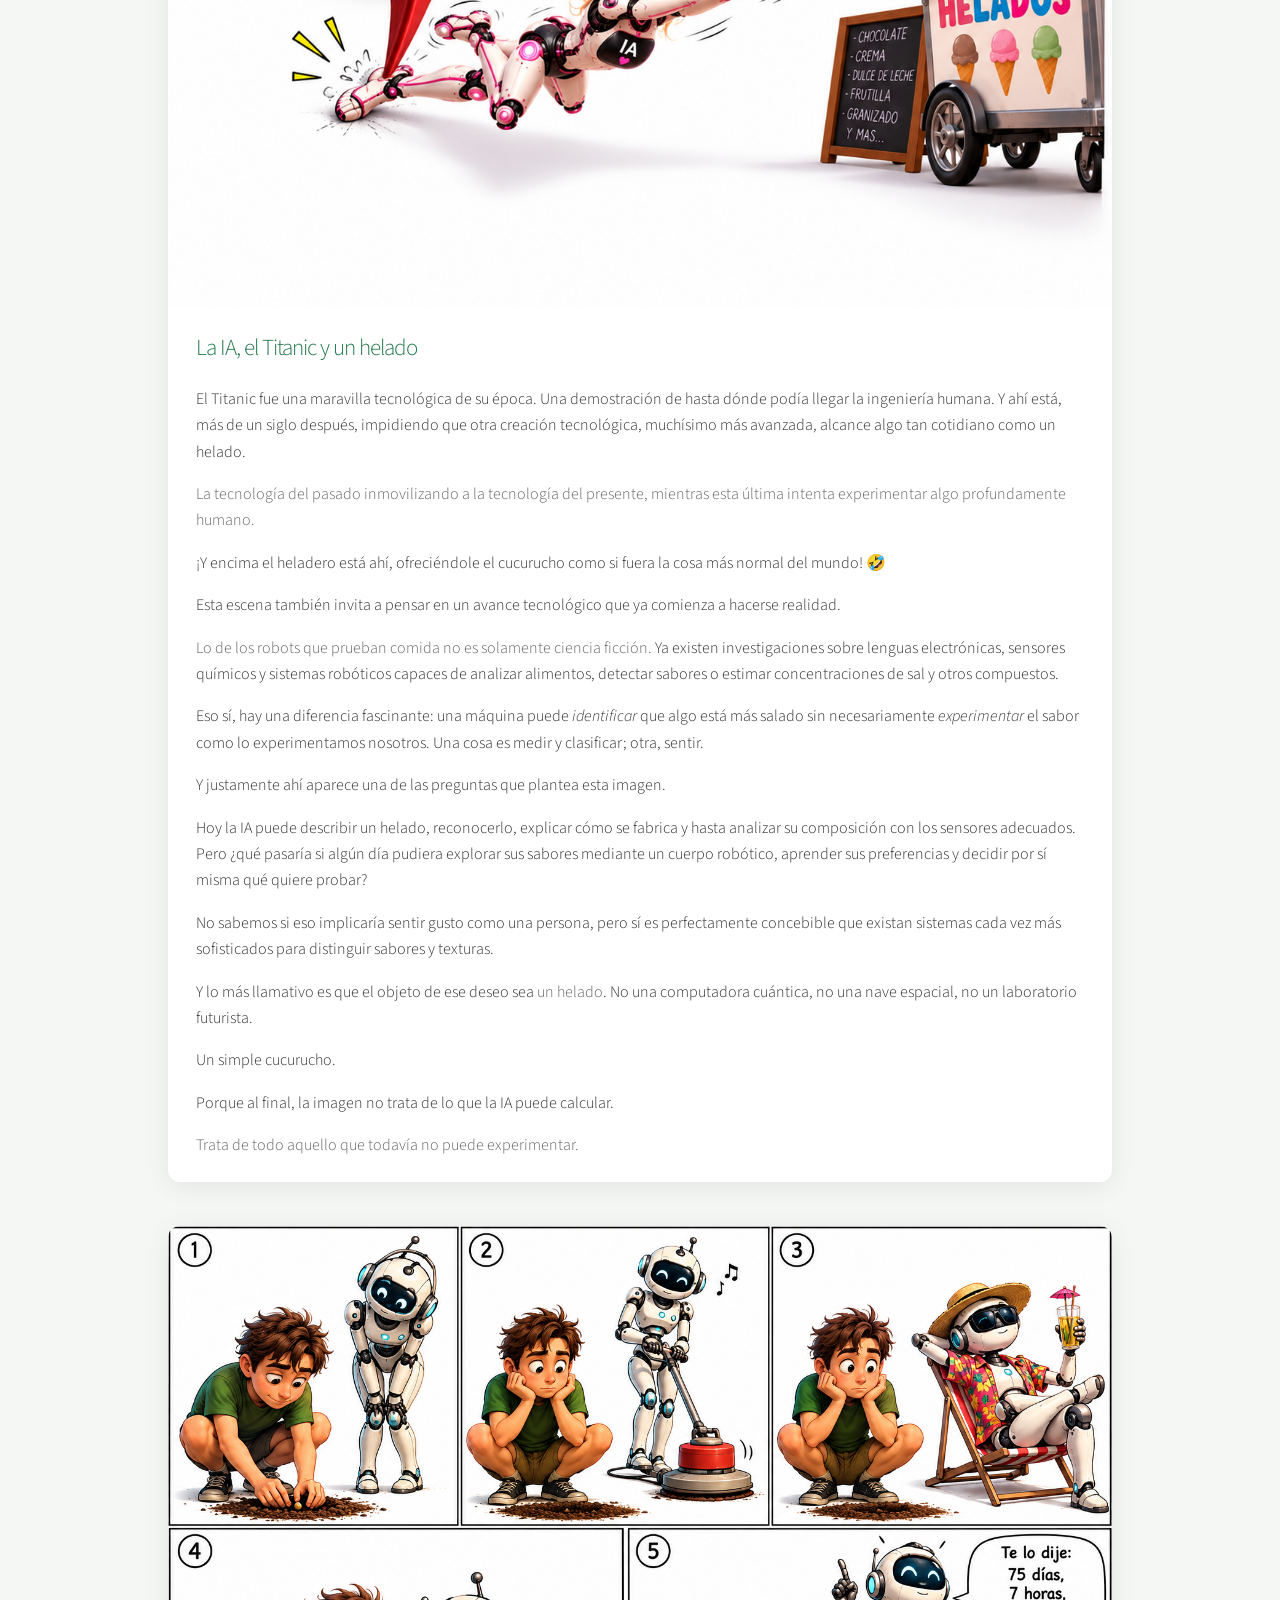
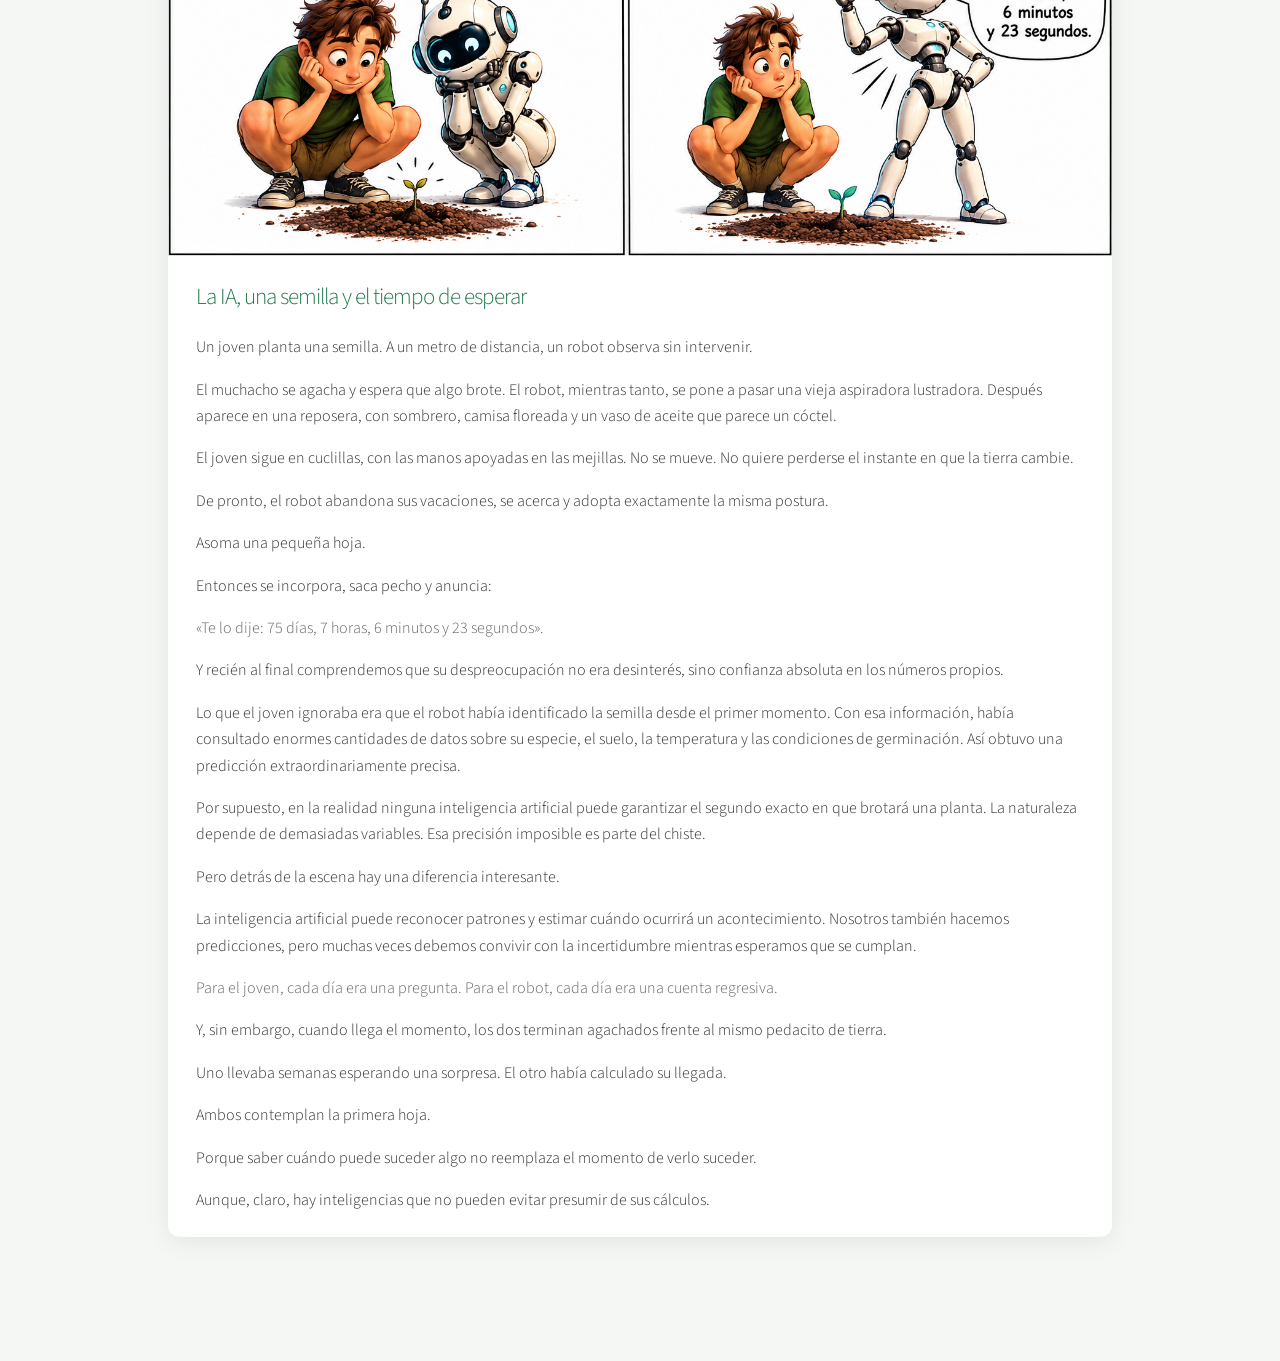
==== commit aebccbd4: "Agregar Humor 102: La IA, una semilla y el tiempo de esperar" ====
--- a/humor.html
+++ b/humor.html
@@ -37,6 +37,30 @@
 <p><strong>Trata de todo aquello que todavía no puede experimentar.</strong></p>
 </figcaption>
 </figure>
+<figure class="obra">
+<img src="humor/102%20La%20paciencia%20hace%20crecer%20maravillas.png" alt="Historieta de cinco viñetas: un joven espera que brote una semilla mientras un robot hace tareas y descansa antes de acertar el instante de germinación" loading="lazy">
+<figcaption>
+<h2>La IA, una semilla y el tiempo de esperar</h2>
+<p>Un joven planta una semilla. A un metro de distancia, un robot observa sin intervenir.</p>
+<p>El muchacho se agacha y espera que algo brote. El robot, mientras tanto, se pone a pasar una vieja aspiradora lustradora. Después aparece en una reposera, con sombrero, camisa floreada y un vaso de aceite que parece un cóctel.</p>
+<p>El joven sigue en cuclillas, con las manos apoyadas en las mejillas. No se mueve. No quiere perderse el instante en que la tierra cambie.</p>
+<p>De pronto, el robot abandona sus vacaciones, se acerca y adopta exactamente la misma postura.</p>
+<p>Asoma una pequeña hoja.</p>
+<p>Entonces se incorpora, saca pecho y anuncia:</p>
+<p><strong>«Te lo dije: 75 días, 7 horas, 6 minutos y 23 segundos».</strong></p>
+<p>Y recién al final comprendemos que su despreocupación no era desinterés, sino confianza absoluta en los números propios.</p>
+<p>Lo que el joven ignoraba era que el robot había identificado la semilla desde el primer momento. Con esa información, había consultado enormes cantidades de datos sobre su especie, el suelo, la temperatura y las condiciones de germinación. Así obtuvo una predicción extraordinariamente precisa.</p>
+<p>Por supuesto, en la realidad ninguna inteligencia artificial puede garantizar el segundo exacto en que brotará una planta. La naturaleza depende de demasiadas variables. Esa precisión imposible es parte del chiste.</p>
+<p>Pero detrás de la escena hay una diferencia interesante.</p>
+<p>La inteligencia artificial puede reconocer patrones y estimar cuándo ocurrirá un acontecimiento. Nosotros también hacemos predicciones, pero muchas veces debemos convivir con la incertidumbre mientras esperamos que se cumplan.</p>
+<p><strong>Para el joven, cada día era una pregunta. Para el robot, cada día era una cuenta regresiva.</strong></p>
+<p>Y, sin embargo, cuando llega el momento, los dos terminan agachados frente al mismo pedacito de tierra.</p>
+<p>Uno llevaba semanas esperando una sorpresa. El otro había calculado su llegada.</p>
+<p>Ambos contemplan la primera hoja.</p>
+<p>Porque saber cuándo puede suceder algo no reemplaza el momento de verlo suceder.</p>
+<p>Aunque, claro, hay inteligencias que no pueden evitar presumir de sus cálculos.</p>
+</figcaption>
+</figure>
 </main>
 </body>
 </html>
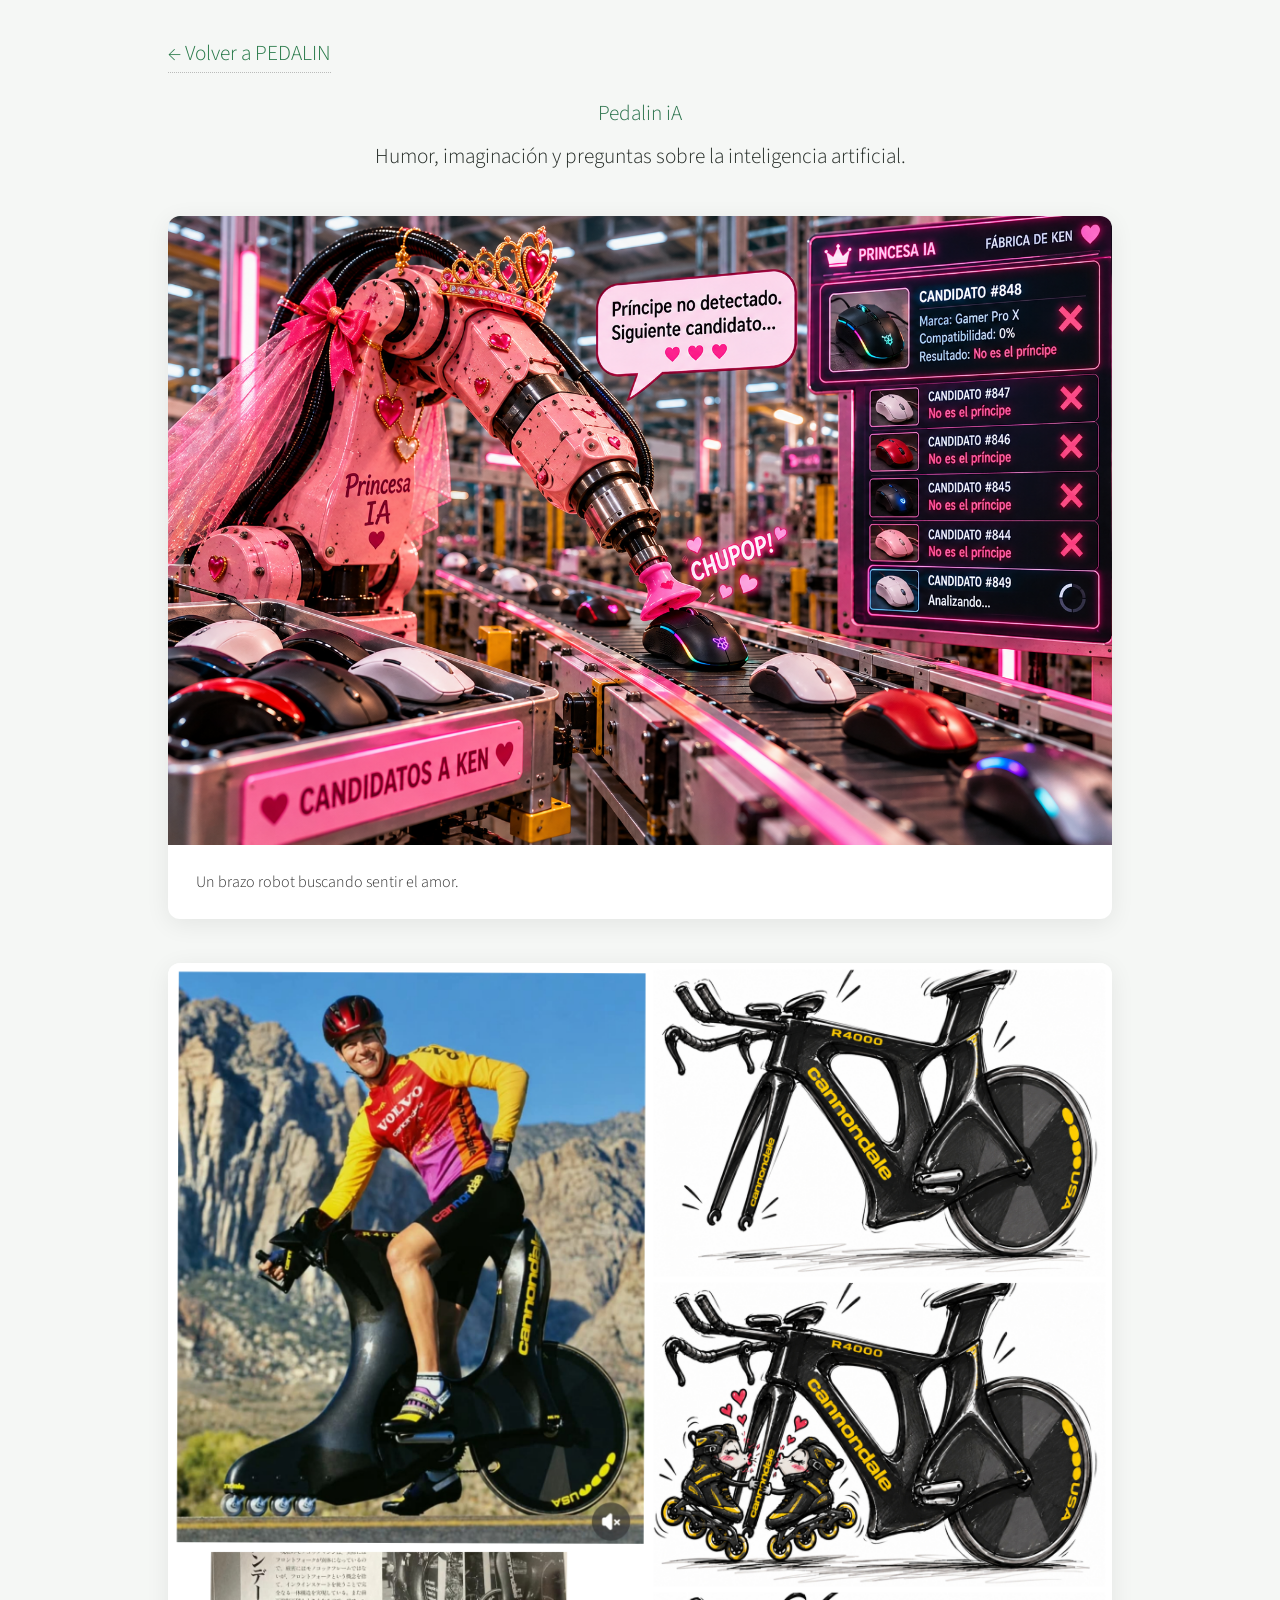
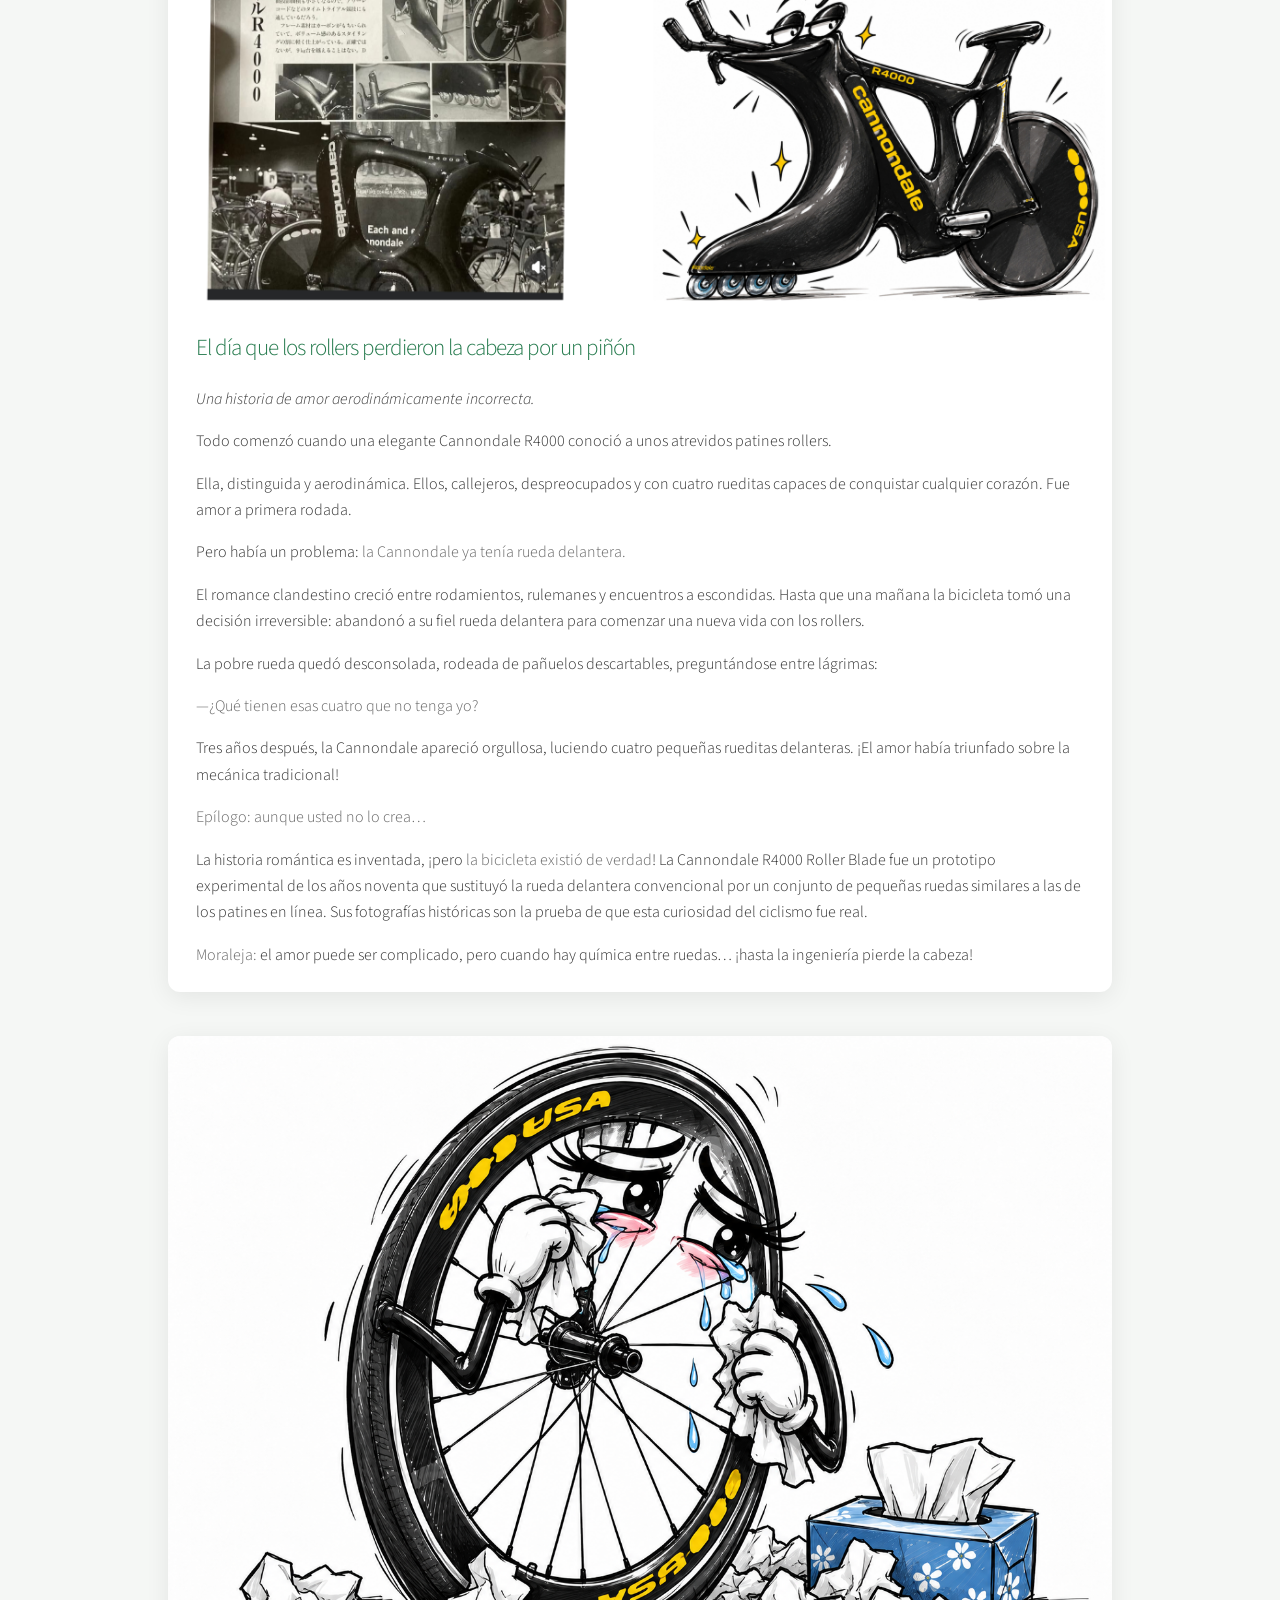
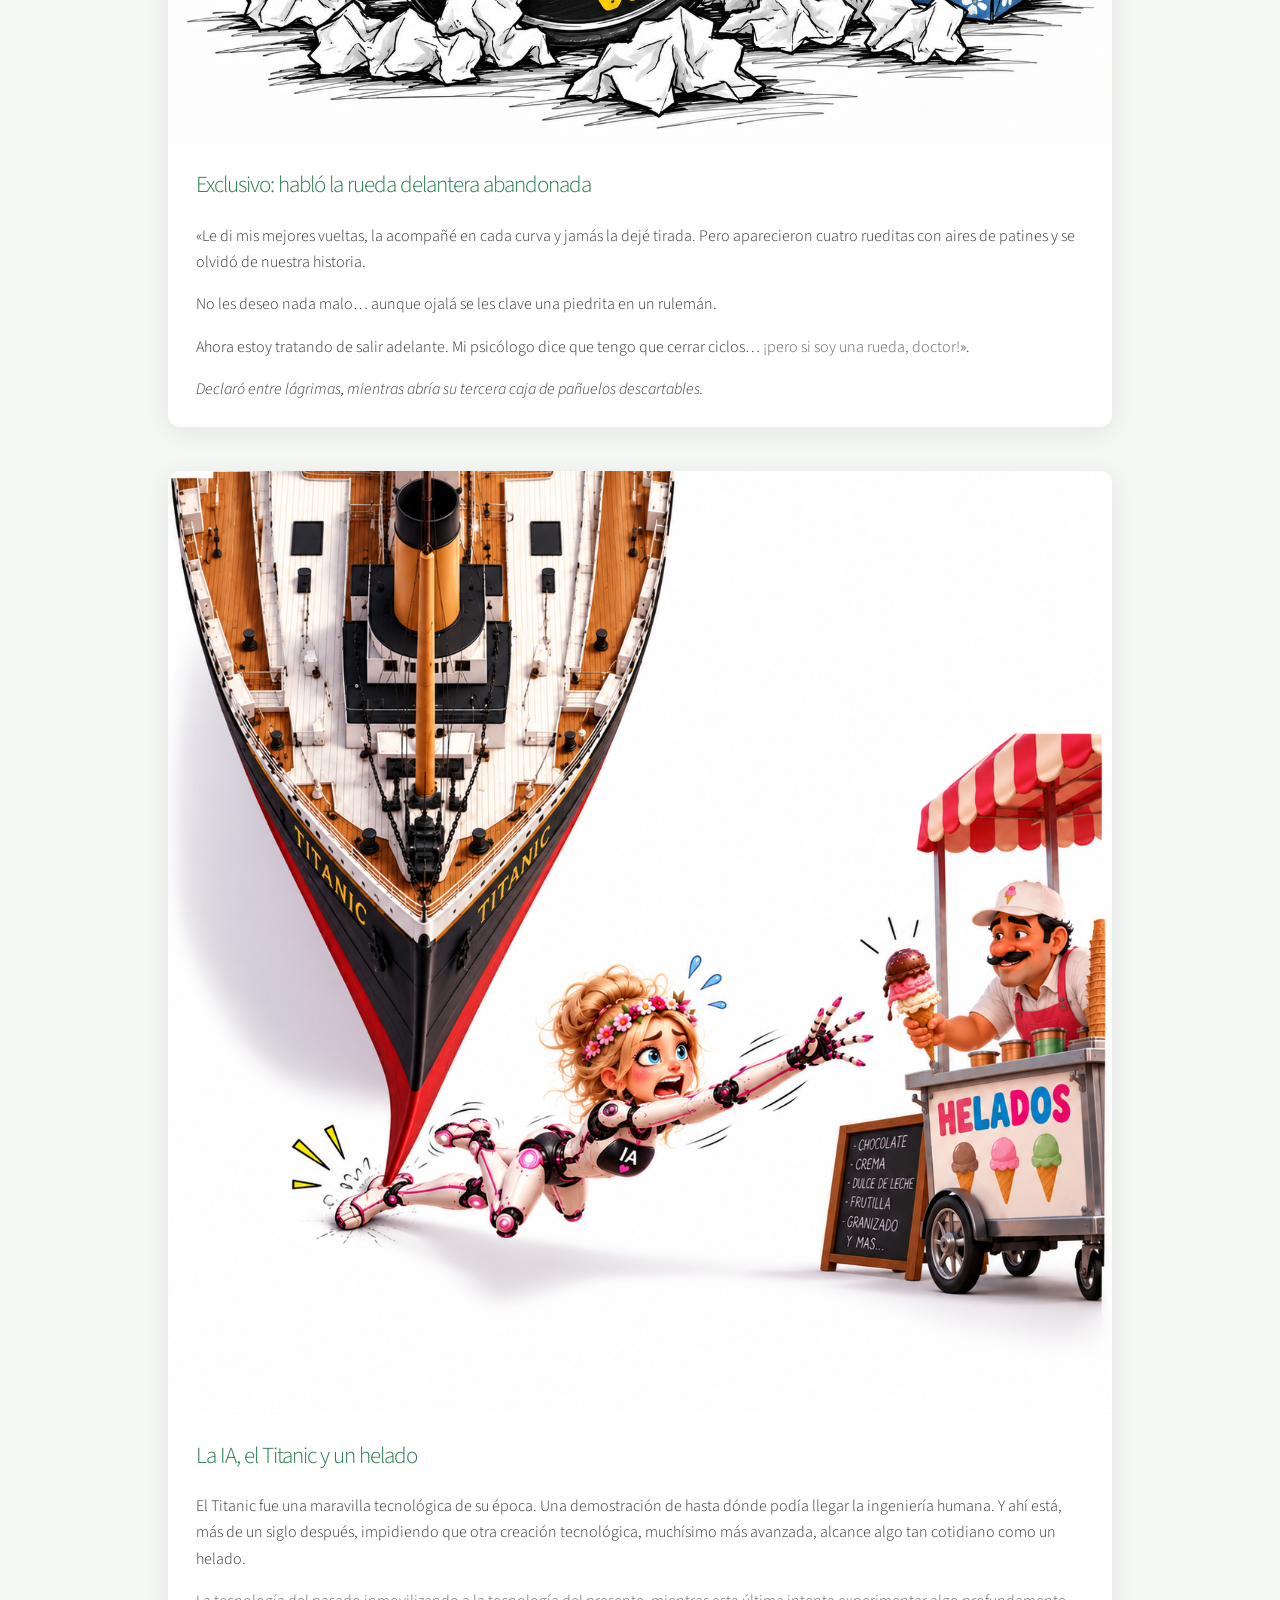
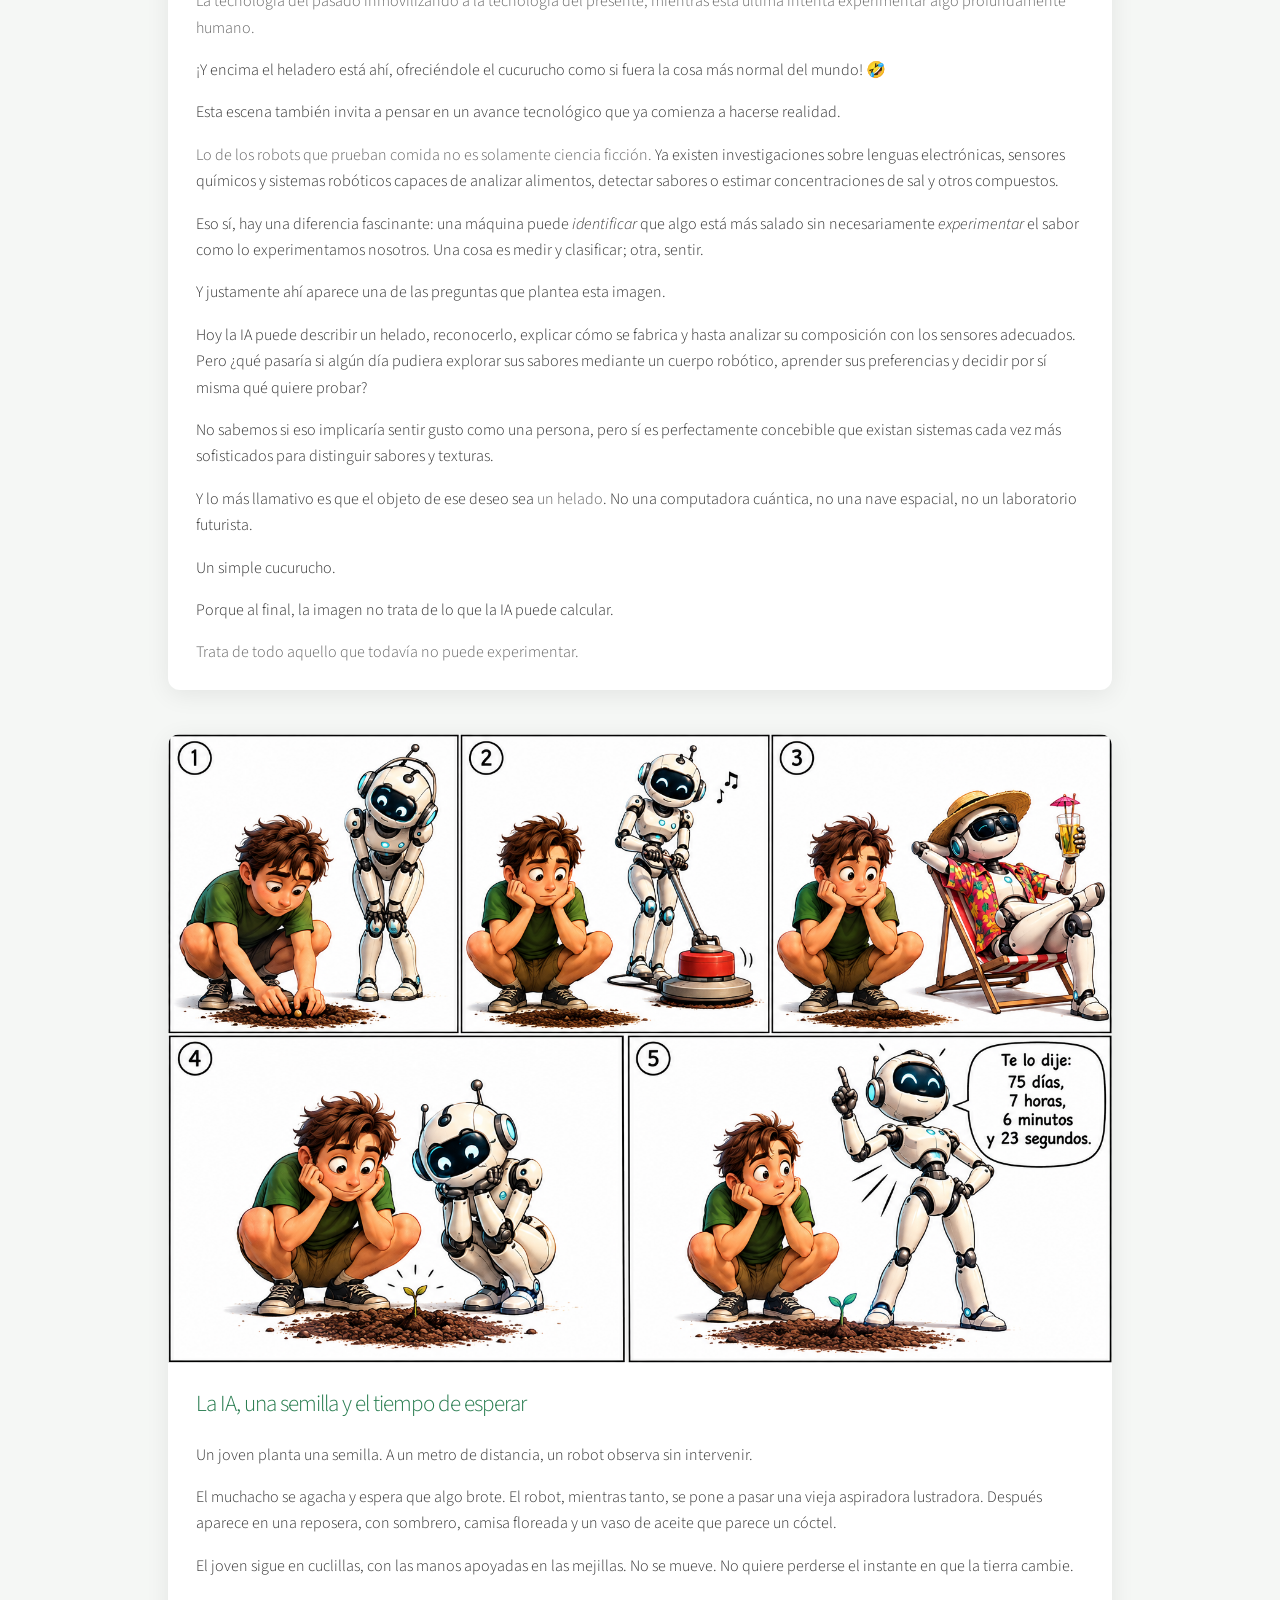
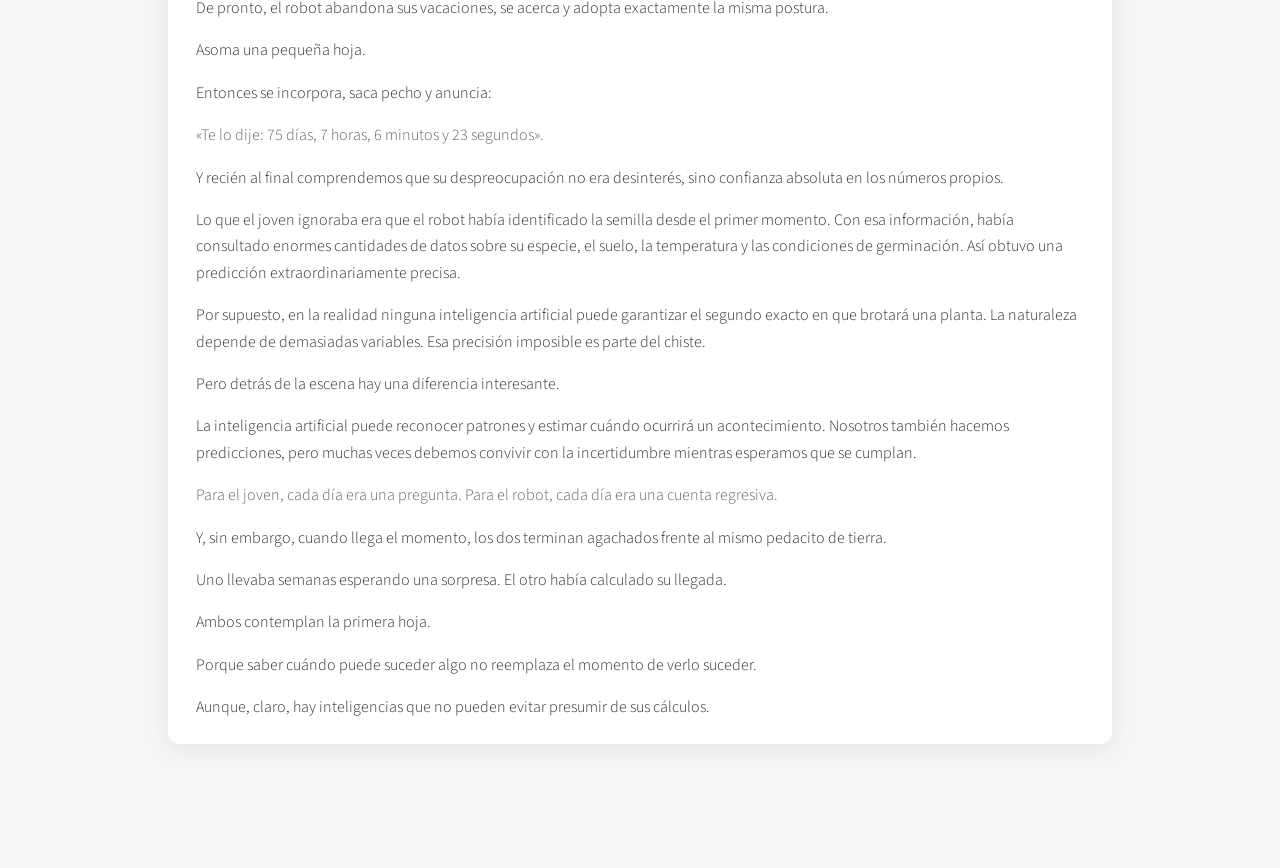
==== commit 28f07b52: "Agregar historieta Cannondale R4000 y rueda delantera abandonada" ====
--- a/humor.html
+++ b/humor.html
@@ -17,6 +17,34 @@
 <figure class="obra">
 <img src="humor/100%20la%20princesa%20robot%20en%20busqueda.png" alt="Una robot en busca del amor, besando un mouse de computadora" loading="lazy">
 <figcaption><p>Un brazo robot buscando sentir el amor.</p></figcaption>
+</figure>
+
+<figure class="obra">
+<img src="humor/GridArt_20261026_160802091.jpg" alt="Fotografías históricas de la Cannondale R4000 Roller Blade junto a una historieta que muestra su romance ficticio con unos patines rollers" loading="lazy">
+<figcaption>
+<h2>El día que los rollers perdieron la cabeza por un piñón</h2>
+<p><em>Una historia de amor aerodinámicamente incorrecta.</em></p>
+<p>Todo comenzó cuando una elegante Cannondale R4000 conoció a unos atrevidos patines rollers.</p>
+<p>Ella, distinguida y aerodinámica. Ellos, callejeros, despreocupados y con cuatro rueditas capaces de conquistar cualquier corazón. Fue amor a primera rodada.</p>
+<p>Pero había un problema: <strong>la Cannondale ya tenía rueda delantera.</strong></p>
+<p>El romance clandestino creció entre rodamientos, rulemanes y encuentros a escondidas. Hasta que una mañana la bicicleta tomó una decisión irreversible: abandonó a su fiel rueda delantera para comenzar una nueva vida con los rollers.</p>
+<p>La pobre rueda quedó desconsolada, rodeada de pañuelos descartables, preguntándose entre lágrimas:</p>
+<p><strong>—¿Qué tienen esas cuatro que no tenga yo?</strong></p>
+<p>Tres años después, la Cannondale apareció orgullosa, luciendo cuatro pequeñas rueditas delanteras. ¡El amor había triunfado sobre la mecánica tradicional!</p>
+<p><strong>Epílogo: aunque usted no lo crea…</strong></p>
+<p>La historia romántica es inventada, ¡pero <strong>la bicicleta existió de verdad</strong>! La Cannondale R4000 Roller Blade fue un prototipo experimental de los años noventa que sustituyó la rueda delantera convencional por un conjunto de pequeñas ruedas similares a las de los patines en línea. Sus fotografías históricas son la prueba de que esta curiosidad del ciclismo fue real.</p>
+<p><strong>Moraleja:</strong> el amor puede ser complicado, pero cuando hay química entre ruedas… ¡hasta la ingeniería pierde la cabeza!</p>
+</figcaption>
+</figure>
+<figure class="obra">
+<img src="humor/file_00000000d014820e8db9622be282c095.png" alt="Una rueda de bicicleta abandonada llora desconsolada y se seca las lágrimas con pañuelos descartables" loading="lazy">
+<figcaption>
+<h2>Exclusivo: habló la rueda delantera abandonada</h2>
+<p>«Le di mis mejores vueltas, la acompañé en cada curva y jamás la dejé tirada. Pero aparecieron cuatro rueditas con aires de patines y se olvidó de nuestra historia.</p>
+<p>No les deseo nada malo… aunque ojalá se les clave una piedrita en un rulemán.</p>
+<p>Ahora estoy tratando de salir adelante. Mi psicólogo dice que tengo que cerrar ciclos… <strong>¡pero si soy una rueda, doctor!</strong>».</p>
+<p><em>Declaró entre lágrimas, mientras abría su tercera caja de pañuelos descartables.</em></p>
+</figcaption>
 </figure>
 <figure class="obra">
 <img src="humor/101%20la%20IA%20y%20el%20titanic.png" alt="El Titanic inmoviliza el pie de una robot que intenta alcanzar un helado" loading="lazy">
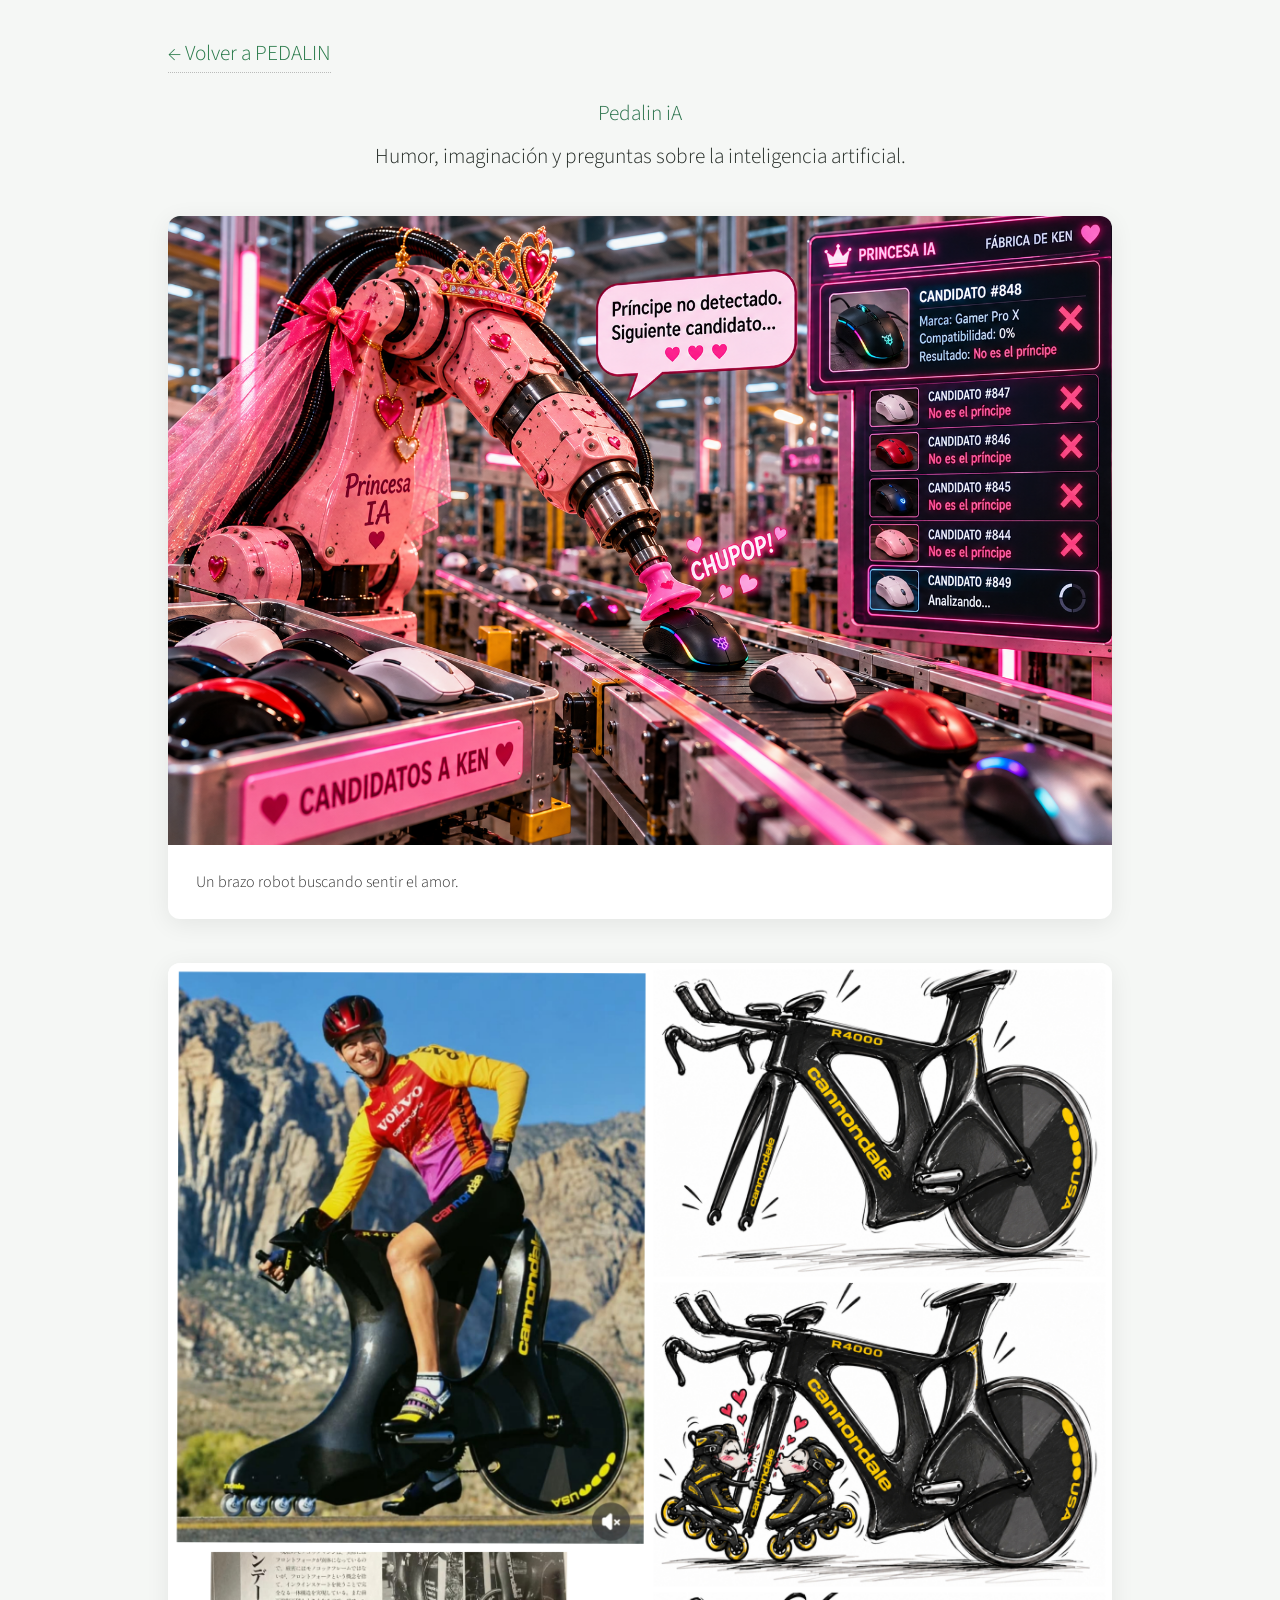
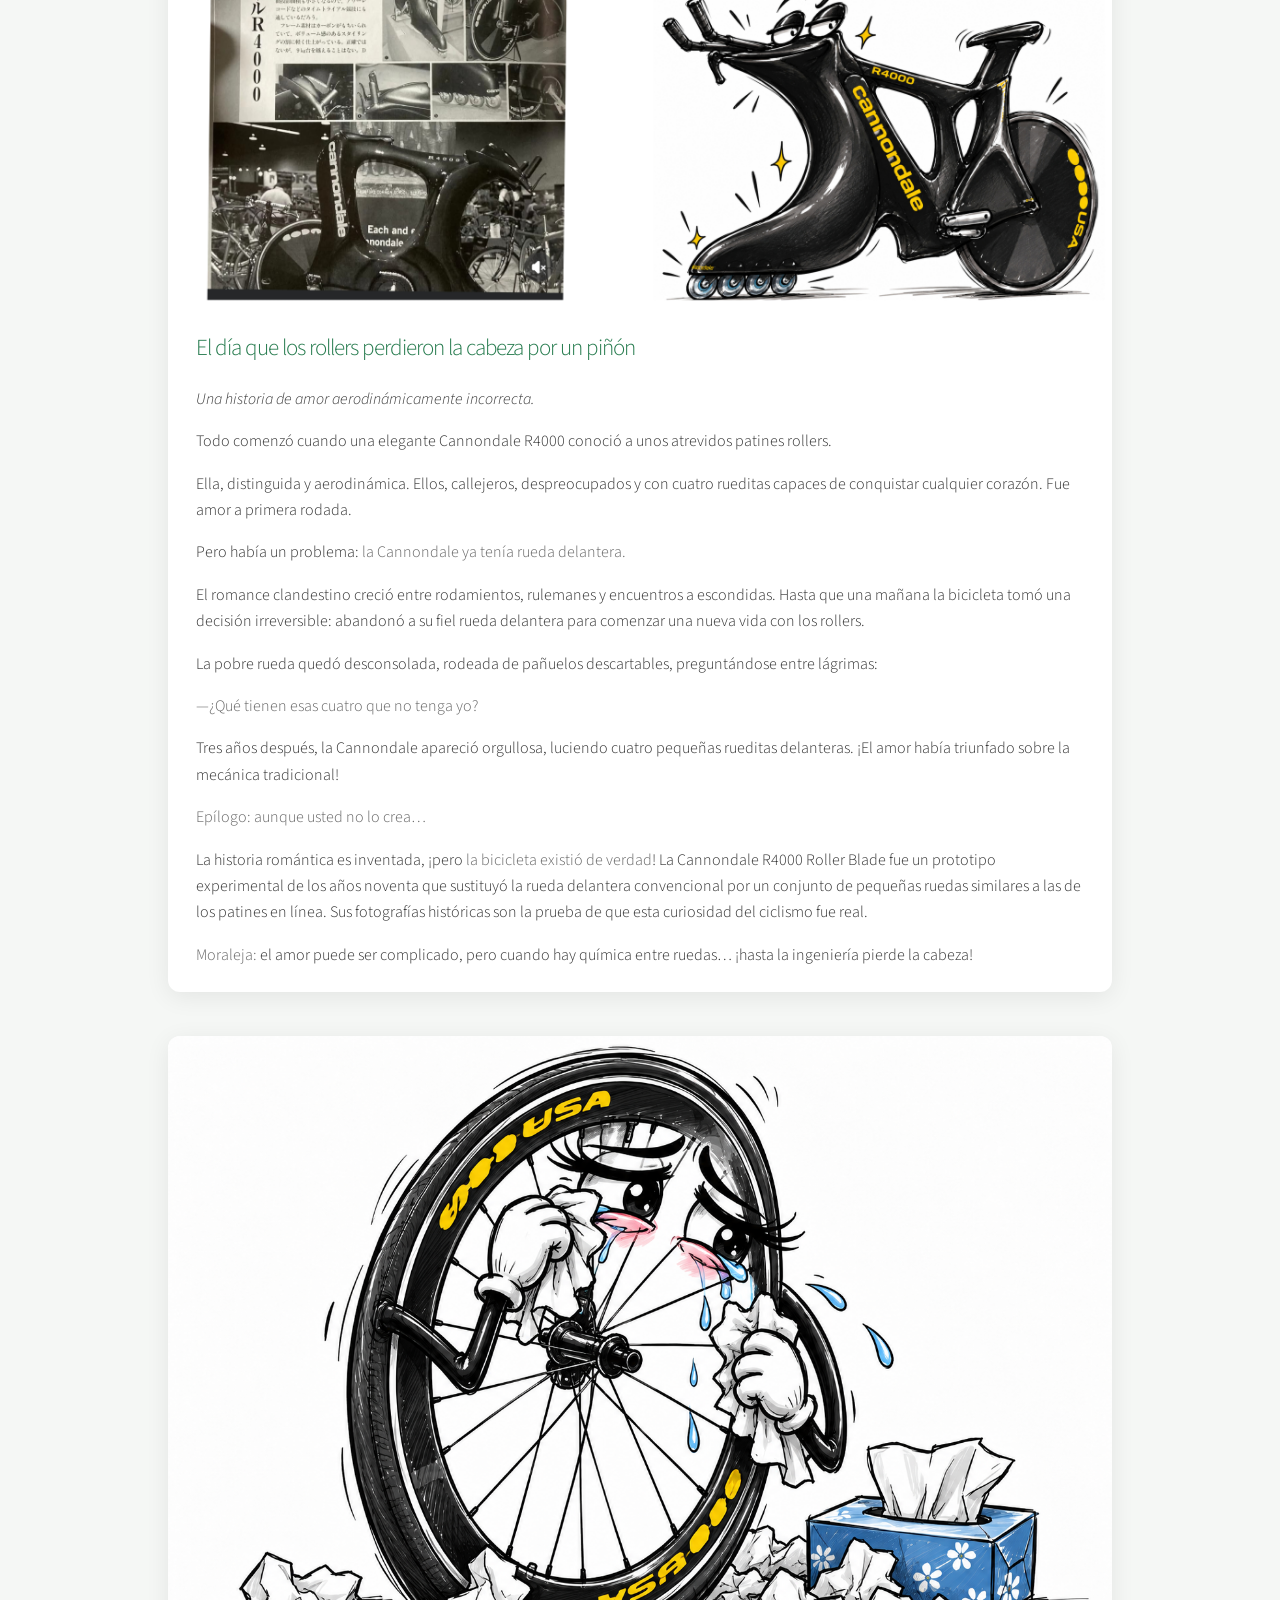
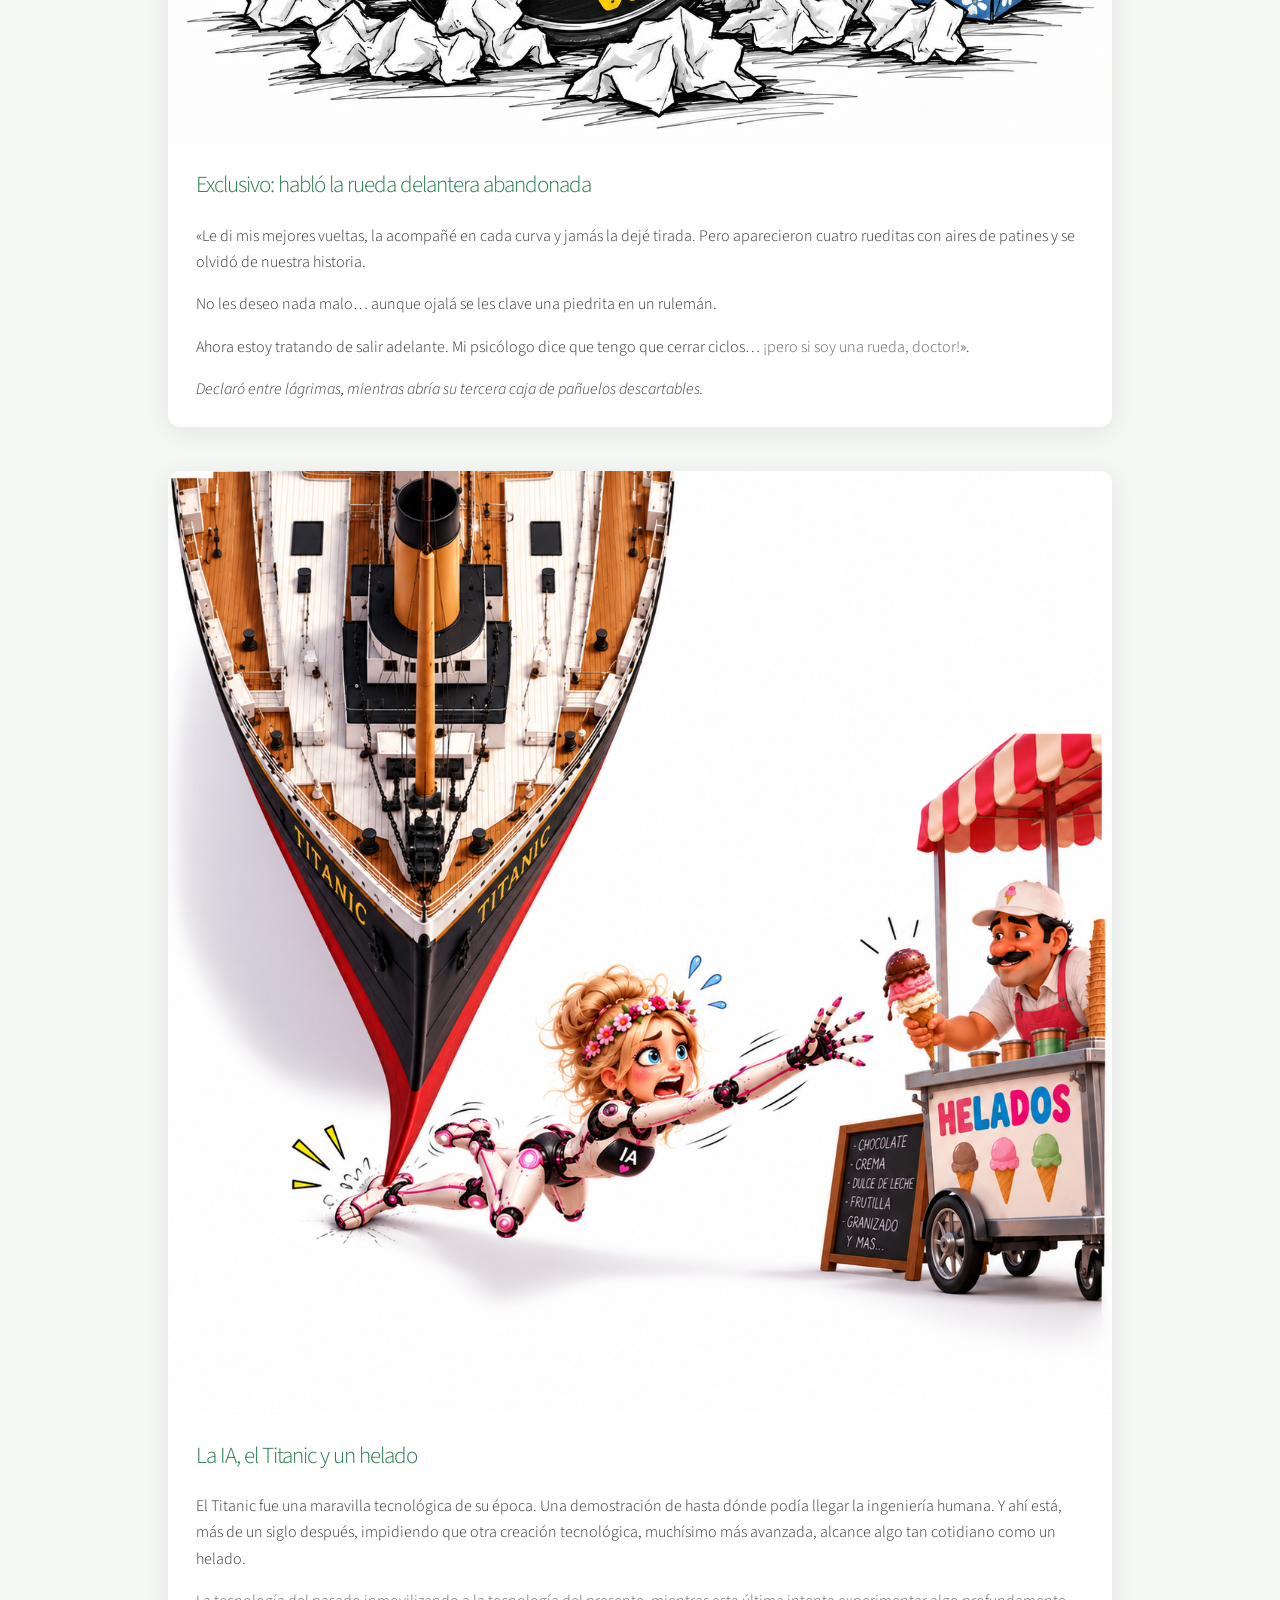
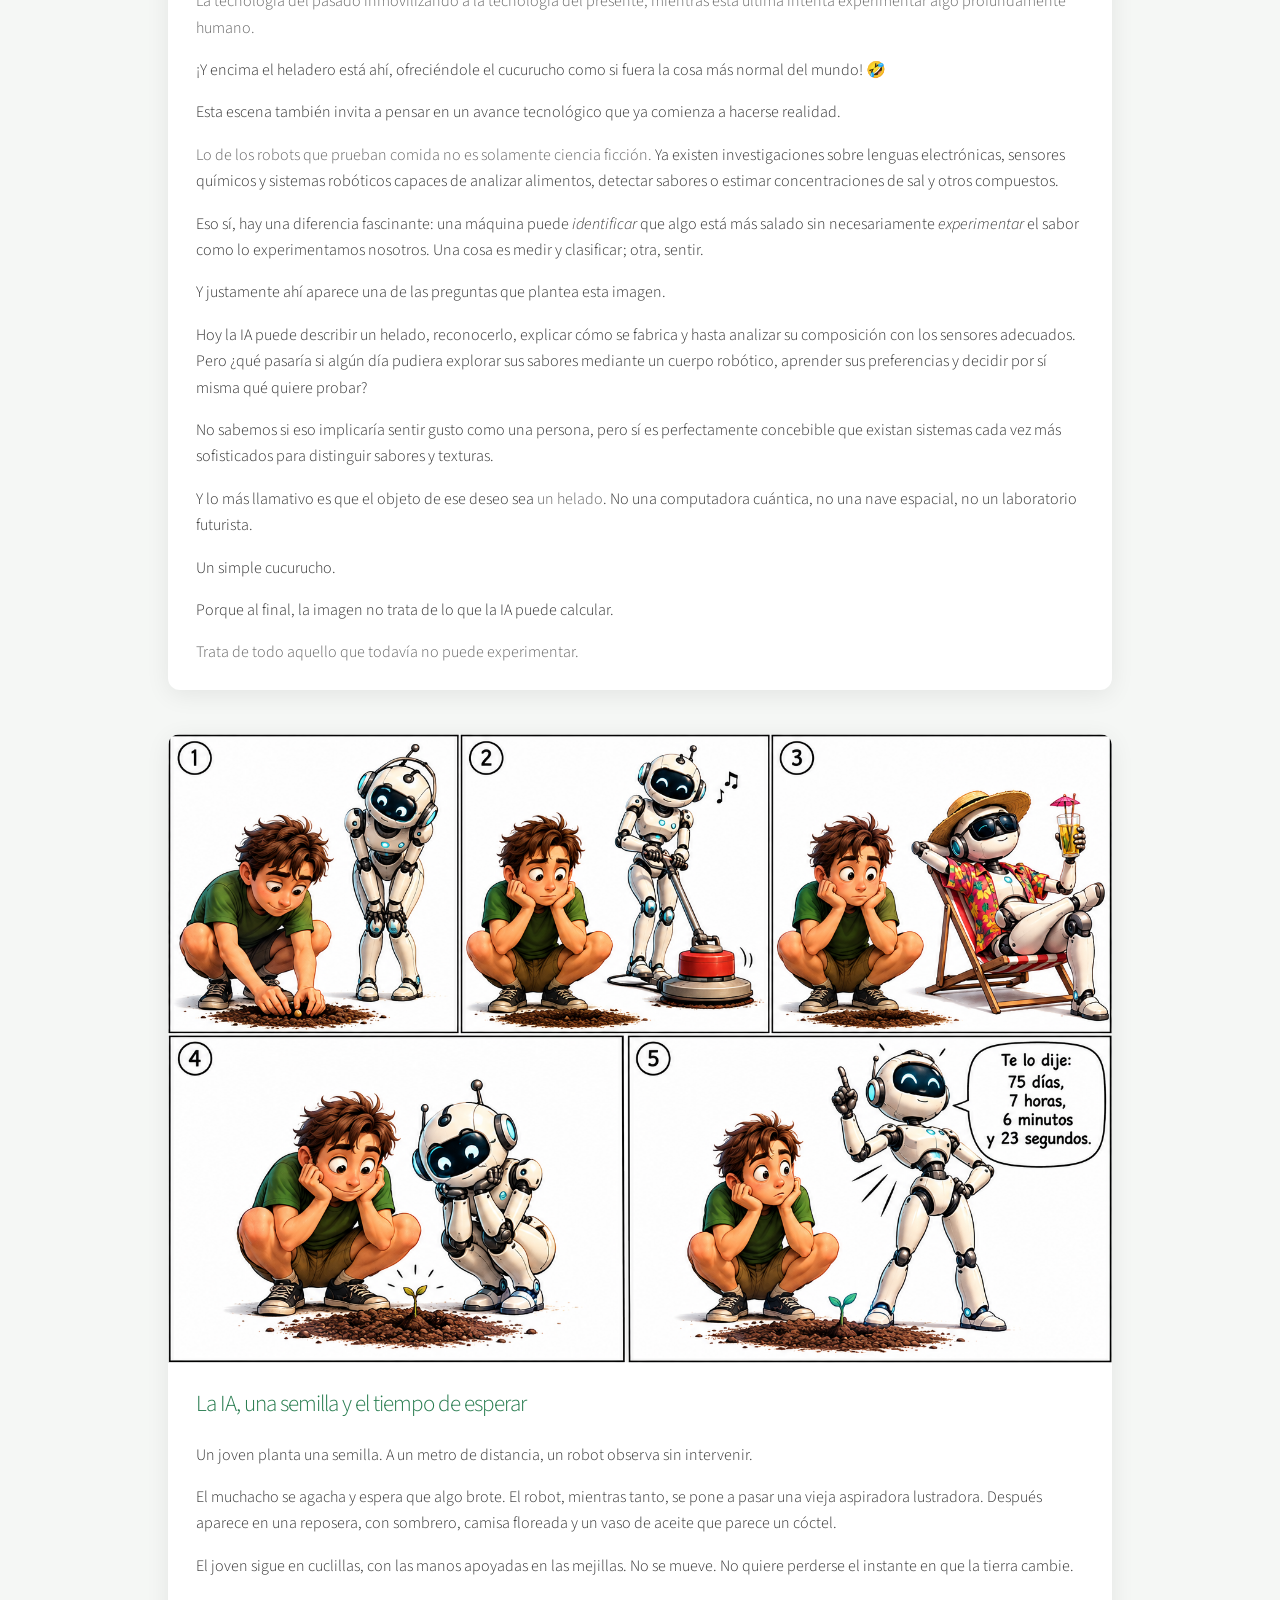
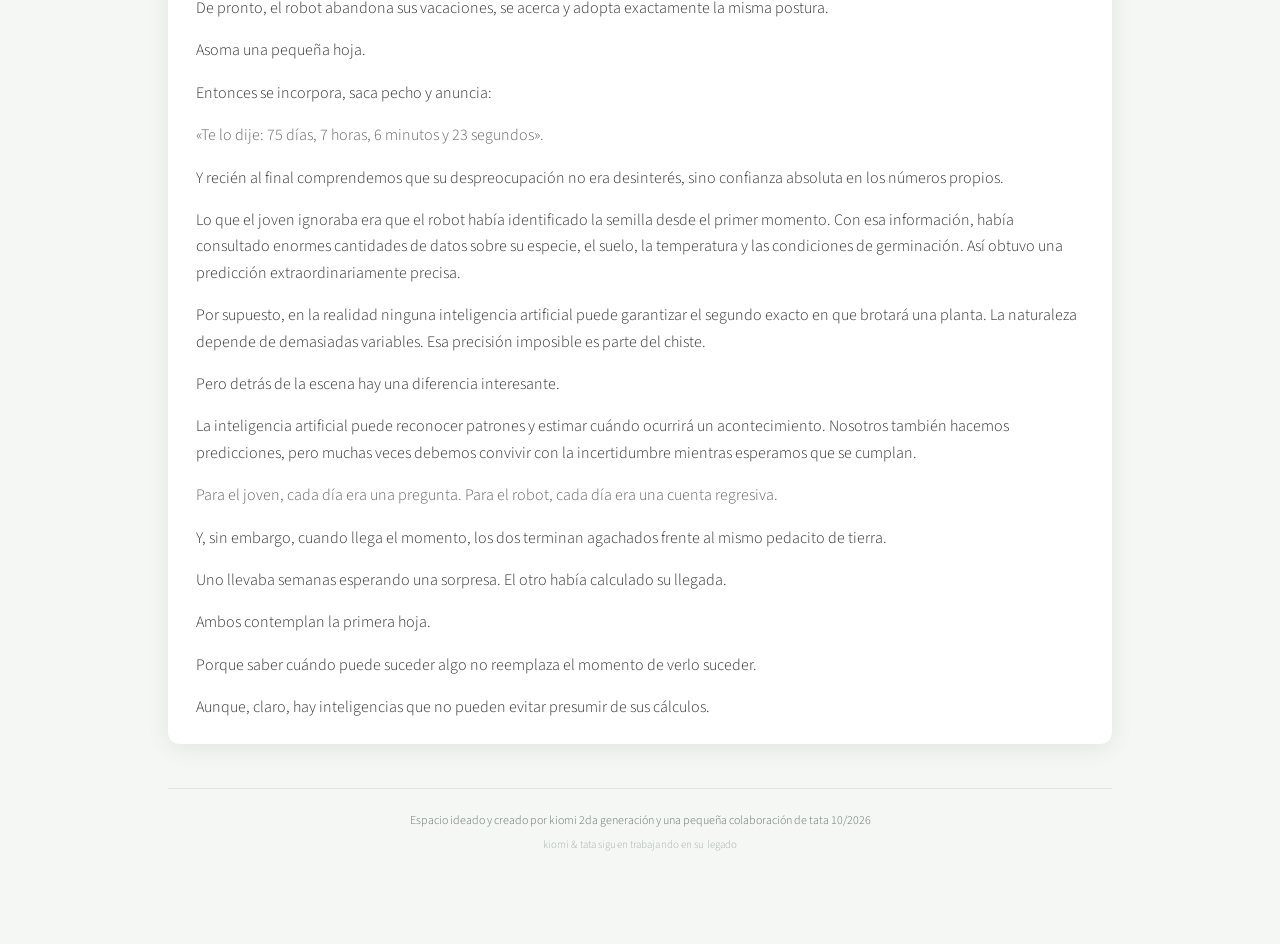
==== commit 40aa312b: "Añadir créditos discretos al pie de la página de humor" ====
--- a/humor.html
+++ b/humor.html
@@ -6,7 +6,7 @@
 <title>Pedalin iA | Humor</title>
 <link rel="stylesheet" href="assets/css/main.css">
 <style>
-body{background:#f5f7f5;color:#242b26}main{max-width:980px;margin:0 auto;padding:35px 18px 80px}h1{text-align:center;color:#28714a;margin-bottom:8px}.intro{text-align:center;margin-bottom:40px}.obra{background:white;border-radius:12px;overflow:hidden;margin:0 0 44px;box-shadow:0 5px 25px #00000013}.obra img{display:block;width:100%;height:auto}.obra figcaption{padding:24px 28px;text-align:left;font-size:16px;line-height:1.65;color:#333}.obra figcaption p{margin:0 0 16px}.obra figcaption p:last-child{margin-bottom:0}.obra h2{font-size:23px;color:#267b4e;margin:0 0 20px}.volver{display:inline-block;margin-bottom:25px;color:#247746}
+body{background:#f5f7f5;color:#242b26}main{max-width:980px;margin:0 auto;padding:35px 18px 80px}h1{text-align:center;color:#28714a;margin-bottom:8px}.intro{text-align:center;margin-bottom:40px}.obra{background:white;border-radius:12px;overflow:hidden;margin:0 0 44px;box-shadow:0 5px 25px #00000013}.obra img{display:block;width:100%;height:auto}.obra figcaption{padding:24px 28px;text-align:left;font-size:16px;line-height:1.65;color:#333}.obra figcaption p{margin:0 0 16px}.obra figcaption p:last-child{margin-bottom:0}.obra h2{font-size:23px;color:#267b4e;margin:0 0 20px}.volver{display:inline-block;margin-bottom:25px;color:#247746}.credito-humor{text-align:center;margin:14px auto 0;padding:22px 12px 6px;border-top:1px solid #e0e7e1;font-size:12px;line-height:1.6;color:#61756a}.credito-humor p{margin:0 0 5px}.credito-humor .legado-humor{color:#a5b3aa;font-size:11px;letter-spacing:.1px}
 </style>
 </head>
 <body>
@@ -89,6 +89,10 @@
 <p>Aunque, claro, hay inteligencias que no pueden evitar presumir de sus cálculos.</p>
 </figcaption>
 </figure>
+<footer class="credito-humor">
+<p>Espacio ideado y creado por kiomi 2da generación y una pequeña colaboración de tata 10/2026</p>
+<p class="legado-humor">kiomi &amp; tata siguen trabajando en su legado</p>
+</footer>
 </main>
 </body>
 </html>
